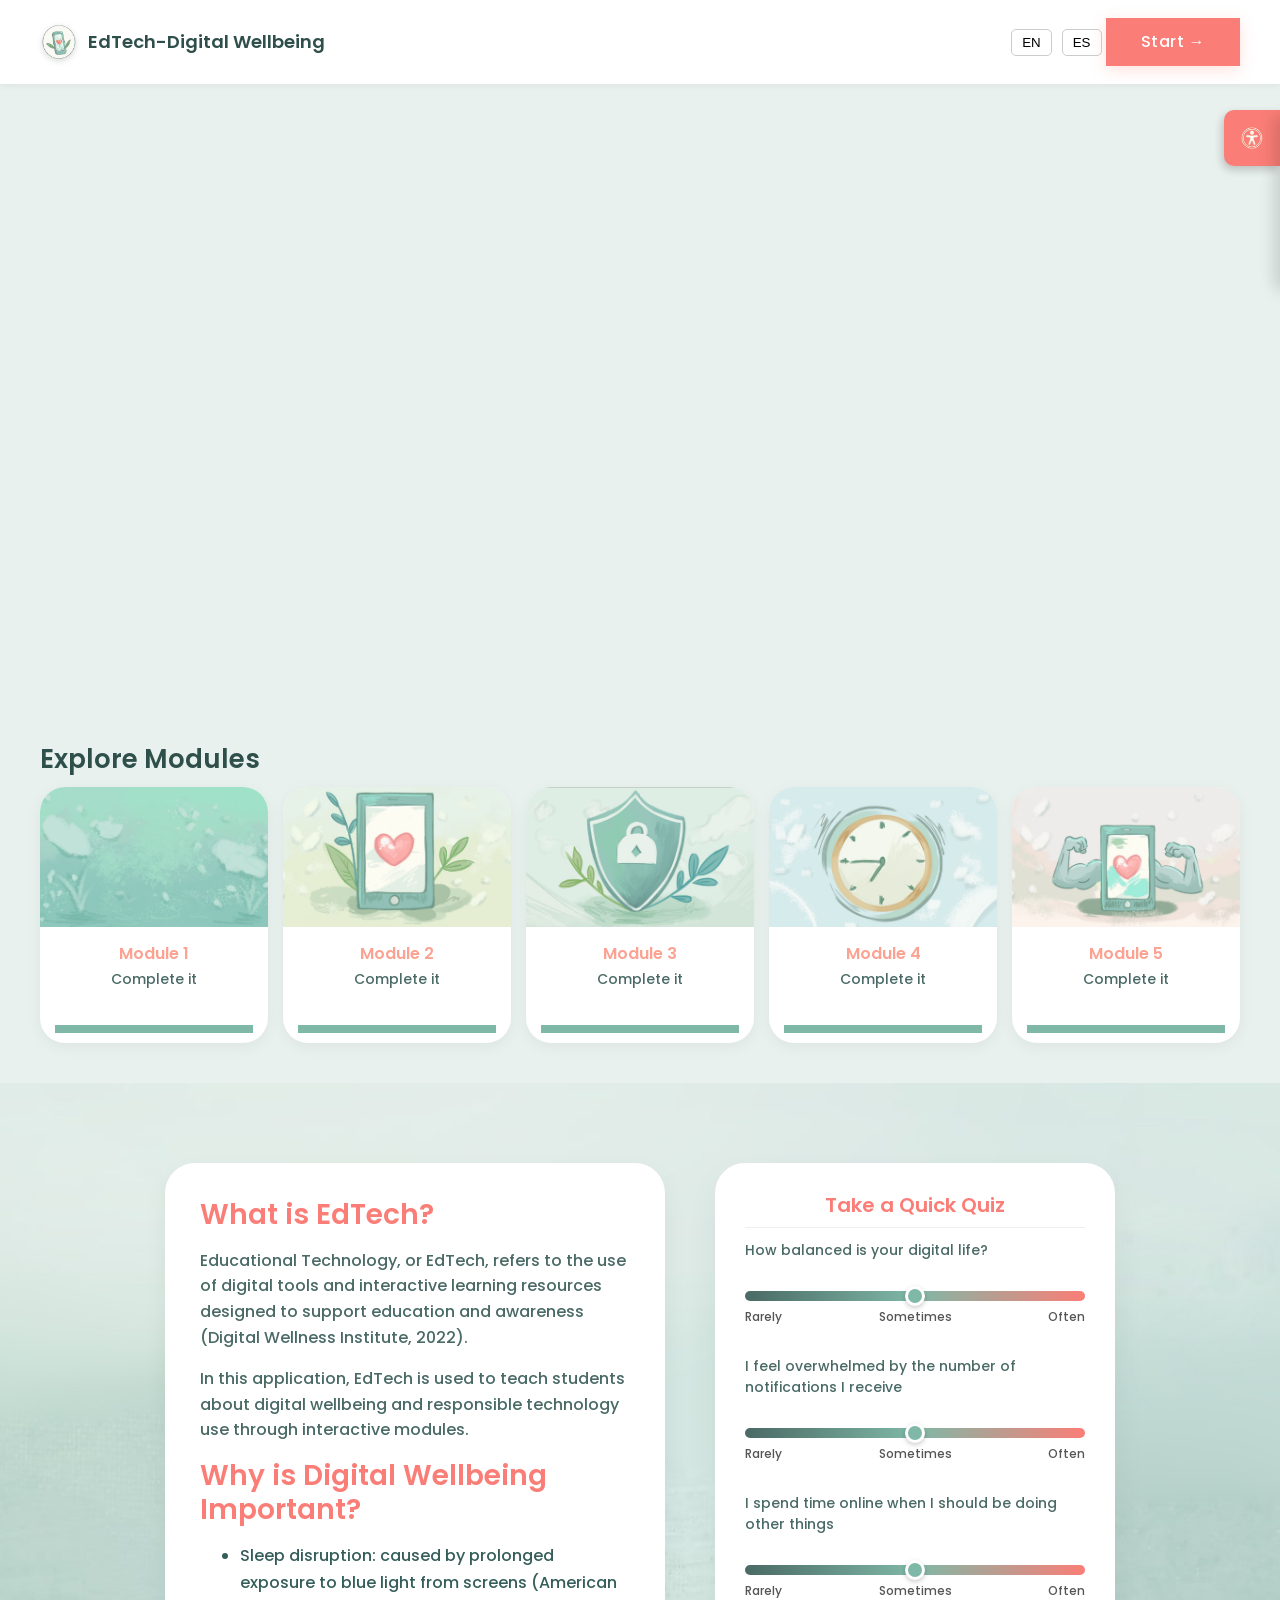
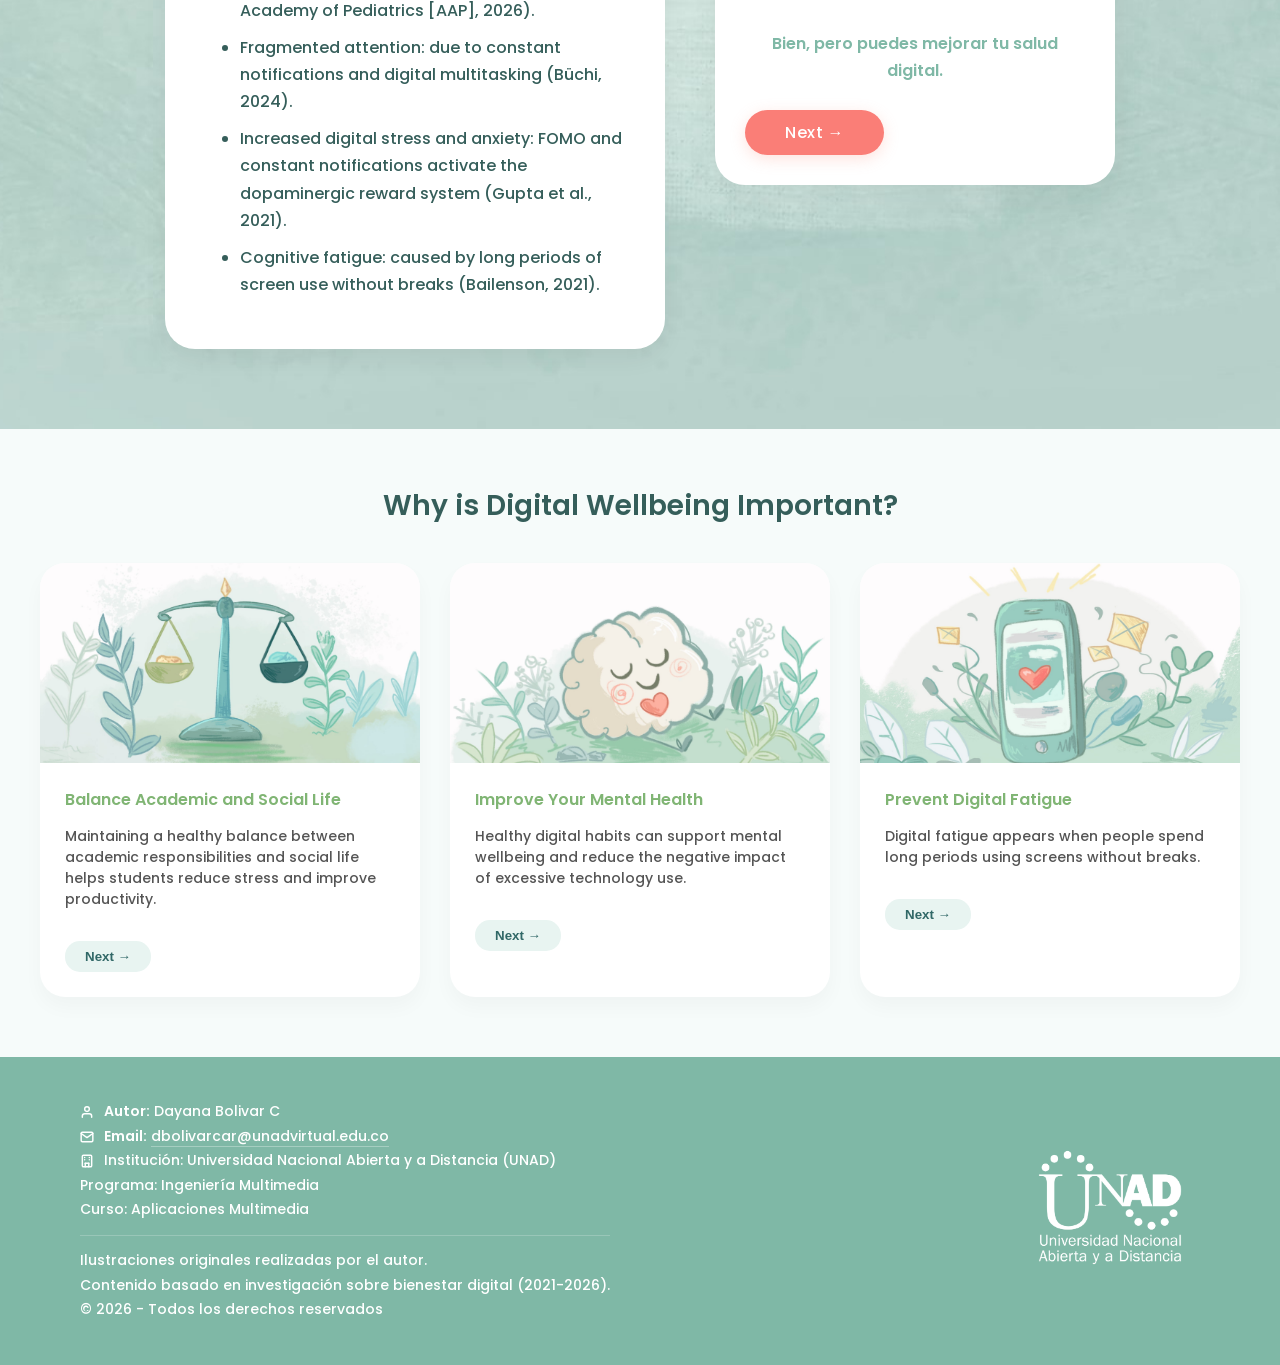
==== index.html @ e3e9e1ba "Prueba 2 en pagina principal" ====
<!DOCTYPE html>
<html lang="es">
<head>
  <meta charset="UTF-8">
  <title>EdTech-Digital Wellbeing App</title>
  <link rel="stylesheet" href="styles.css">
  <link rel="stylesheet" href="css/global.css">
</head>

<body>

  <header class="navbar">
    <a href="index.html" class="logo">
      <img src="Archives/icons/icono-principal.png" class="logo-icon">
      <h2 class="logo-text">EdTech-Digital Wellbeing</h2>
    </a>

    <nav class="nav-actions">
      <button class="lang">EN</button>
      <button class="lang">ES</button>
      <a href="modules/module1.html" class="btn-primary"
         data-en="Start →"
         data-es="Comenzar →">
        Start →
      </a>
    </nav>
  </header>

  <section class="hero">
    <div class="hero-text">
      <h1 data-en="EdTech-Digital Wellbeing"
          data-es="EdTech-Bienestar Digital">
        EdTech-Digital Wellbeing
      </h1>
      <p data-en="Learn about digital balance, healthy online habits, cybersecurity awareness, and effective time management supported by scientific evidence."
         data-es="Aprende sobre equilibrio digital, hábitos saludables en línea, ciberseguridad y gestión del tiempo respaldados por evidencia científica.">
        Learn about digital balance, healthy online habits, cybersecurity awareness, and effective time management supported by scientific evidence.
      </p>
      <a href="modules/module1.html" class="btn-primary"
         data-en="Start →"
         data-es="Comenzar →">
        Start →
      </a>
    </div>
  </section>

  <section class="modules">
    <h2 data-en="Explore Modules" data-es="Explorar Módulos">
      Explore Modules
    </h2>

    <div class="module-grid">
      <a href="modules/module1.html" class="module-card" data-module="1">
        <img src="Archives/illustrations/fondo-4.jpg" class="module-img">
        <div class="module-card-content">
          <span class="module-title" data-en="Module 1" data-es="Módulo 1">Module 1</span>
          <span class="module-progress-text" data-en="Complete it" data-es="Complétame">Complete it</span>
        </div>
        <div class="progress-bar">
          <div class="progress-fill"></div>
        </div>
      </a>

      <a href="modules/module2.html" class="module-card" data-module="2">
        <img src="Archives/illustrations/grafico-celular-2.jpg" class="module-img">
        <div class="module-card-content">
          <span class="module-title" data-en="Module 2" data-es="Módulo 2">Module 2</span>
          <span class="module-progress-text" data-en="Complete it" data-es="Complétame">Complete it</span>
        </div>
        <div class="progress-bar">
          <div class="progress-fill"></div>
        </div>
      </a>

      <a href="modules/module3.html" class="module-card" data-module="3">
        <img src="Archives/illustrations/grafico-seguridad.jpg" class="module-img">
        <div class="module-card-content">
          <span class="module-title" data-en="Module 3" data-es="Módulo 3">Module 3</span>
          <span class="module-progress-text" data-en="Complete it" data-es="Complétame">Complete it</span>
        </div>
        <div class="progress-bar">
          <div class="progress-fill"></div>
        </div>
      </a>

      <a href="modules/module4.html" class="module-card" data-module="4">
        <img src="Archives/illustrations/grafico-reloj.jpg" class="module-img">
        <div class="module-card-content">
          <span class="module-title" data-en="Module 4" data-es="Módulo 4">Module 4</span>
          <span class="module-progress-text" data-en="Complete it" data-es="Complétame">Complete it</span>
        </div>
        <div class="progress-bar">
          <div class="progress-fill"></div>
        </div>
      </a>

      <a href="modules/module5.html" class="module-card" data-module="5">
        <img src="Archives/illustrations/grafico-celular-3.jpg" class="module-img">
        <div class="module-card-content">
          <span class="module-title" data-en="Module 5" data-es="Módulo 5">Module 5</span>
          <span class="module-progress-text" data-en="Complete it" data-es="Complétame">Complete it</span>
        </div>
        <div class="progress-bar">
          <div class="progress-fill"></div>
        </div>
      </a>
    </div>
  </section>

  <div class="info-background">
    <section class="content">
      <div class="info-box-white">
        <div class="content-text">
          <h3 data-en="What is EdTech?" data-es="¿Qué es EdTech?">
            What is EdTech?
          </h3>
          <p data-en="Educational Technology, or EdTech, refers to the use of digital tools and interactive learning resources designed to support education and awareness (Digital Wellness Institute, 2022)."
             data-es="La Tecnología Educativa, conocida como EdTech, se refiere al uso de herramientas digitales y recursos interactivos diseñados para apoyar la educación y la concienciación (Digital Wellness Institute, 2022).">
            Educational Technology, or EdTech, refers to the use of digital tools and interactive learning resources designed to support education and awareness (Digital Wellness Institute, 2022).
          </p>
          <p data-en="In this application, EdTech is used to teach students about digital wellbeing and responsible technology use through interactive modules."
             data-es="En esta aplicación, EdTech se utiliza para enseñar a los estudiantes sobre bienestar digital y el uso responsable de la tecnología mediante módulos interactivos.">
            In this application, EdTech is used to teach students about digital wellbeing and responsible technology use through interactive modules.
          </p>

          <h3 data-en="Why is Digital Wellbeing Important?" data-es="¿Por qué el bienestar digital es importante?">
            Why is Digital Wellbeing Important?
          </h3>

          <ul>
            <li data-en="Sleep disruption: caused by prolonged exposure to blue light from screens (American Academy of Pediatrics [AAP], 2026)."
                data-es="Alteraciones del sueño: causadas por la exposición prolongada a la luz azul de las pantallas (American Academy of Pediatrics [AAP], 2026).">
              Sleep disruption: caused by prolonged exposure to blue light from screens (American Academy of Pediatrics [AAP], 2026).
            </li>
            <li data-en="Fragmented attention: due to constant notifications and digital multitasking (Büchi, 2024)."
                data-es="Atención fragmentada: debido a las notificaciones constantes y la multitarea digital (Büchi, 2024).">
              Fragmented attention: due to constant notifications and digital multitasking (Büchi, 2024).
            </li>
            <li data-en="Increased digital stress and anxiety: FOMO and constant notifications activate the dopaminergic reward system (Gupta et al., 2021)."
                data-es="Aumento del estrés y la ansiedad digital: el FOMO y las notificaciones constantes activan el sistema de recompensa dopaminérgico (Gupta et al., 2021).">
              Increased digital stress and anxiety: FOMO and constant notifications activate the dopaminergic reward system (Gupta et al., 2021).
            </li>
            <li data-en="Cognitive fatigue: caused by long periods of screen use without breaks (Bailenson, 2021)."
                data-es="Fatiga cognitiva: causada por largos periodos frente a pantallas sin descansos (Bailenson, 2021).">
              Cognitive fatigue: caused by long periods of screen use without breaks (Bailenson, 2021).
            </li>
          </ul>
        </div>
      </div>
    </section>

    <section class="quiz">
      <h3 data-en="Take a Quick Quiz" data-es="Realiza una prueba rápida">Take a Quick Quiz</h3>

      <div class="quiz-item">
        <label data-en="How balanced is your digital life?" data-es="¿Qué tan equilibrada es tu vida digital?">How balanced is your digital life?</label>
        <input type="range" min="0" max="2" value="1" class="quiz-slider">
        <div class="slider-labels">
          <span data-en="Rarely" data-es="Rara vez">Rarely</span>
          <span data-en="Sometimes" data-es="A veces">Sometimes</span>
          <span data-en="Often" data-es="A menudo">Often</span>
        </div>
      </div>

      <div class="quiz-item">
        <label data-en="I feel overwhelmed by the number of notifications I receive" data-es="Me siento abrumado por la cantidad de notificaciones que recibo">I feel overwhelmed by the number of notifications I receive</label>
        <input type="range" min="0" max="2" value="1" class="quiz-slider">
        <div class="slider-labels">
          <span data-en="Rarely" data-es="Rara vez">Rarely</span>
          <span data-en="Sometimes" data-es="A veces">Sometimes</span>
          <span data-en="Often" data-es="A menudo">Often</span>
        </div>
      </div>

      <div class="quiz-item">
        <label data-en="I spend time online when I should be doing other things" data-es="Paso tiempo en línea cuando debería estar haciendo otras cosas">I spend time online when I should be doing other things</label>
        <input type="range" min="0" max="2" value="1" class="quiz-slider">
        <div class="slider-labels">
          <span data-en="Rarely" data-es="Rara vez">Rarely</span>
          <span data-en="Sometimes" data-es="A veces">Sometimes</span>
          <span data-en="Often" data-es="A menudo">Often</span>
        </div>
      </div>

      <p id="quiz-result" class="quiz-feedback"></p>
      <button class="btn-primary" id="btn-next-quiz" 
              data-en="Next →" 
              data-es="Siguiente →">
        Next →
      </button>
    </section>
  </div> 

  <section class="informacion">
    <h3 class="informacion-title" 
        data-en="Why is Digital Wellbeing Important?" 
        data-es="¿Por qué el bienestar digital es importante?">
      Why is Digital Wellbeing Important?
    </h3>

    <div class="info-grid">
      <a href="Infopag/info1.html" class="info-card">
        <img src="Archives/illustrations/grafico-balanza.jpg" alt="Balance" class="info-img">
        <div class="info-content">
          <h4 data-en="Balance Academic and Social Life" data-es="Equilibrar lo académico y lo social">
            Balance Academic and Social Life
          </h4>
          <p data-en="Maintaining a healthy balance between academic responsibilities and social life helps students reduce stress, improve productivity, and build stronger personal relationships." 
             data-es="Mantener un equilibrio saludable entre las responsabilidades académicas y la vida social ayuda a los estudiantes a reducir el estrés, mejorar su productividad y fortalecer sus relaciones personales.">
            Maintaining a healthy balance between academic responsibilities and social life helps students reduce stress and improve productivity.
          </p>
          <button class="btn-card" data-en="Next →" data-es="Siguiente →">
            Next →
          </button>
        </div>
      </a>

      <a href="Infopag/info2.html" class="info-card">
        <img src="Archives/illustrations/grafico-cerebro.jpg" alt="Salud Mental" class="info-img">
        <div class="info-content">
          <h4 data-en="Improve Your Mental Health" data-es="Mejora tu salud mental">
            Improve Your Mental Health
          </h4>
          <p data-en="Healthy digital habits can support mental wellbeing by reducing stress, limiting information overload, and promoting more mindful technology use." 
             data-es="Los hábitos digitales saludables pueden mejorar el bienestar mental al reducir el estrés, limitar la sobrecarga de información y fomentar un uso más consciente de la tecnología.">
            Healthy digital habits can support mental wellbeing and reduce the negative impact of excessive technology use.
          </p>
          <button class="btn-card" data-en="Next →" data-es="Siguiente →">
            Next →
          </button>
        </div>
      </a>

      <a href="Infopag/info3.html" class="info-card">
        <img src="Archives/illustrations/grafico-celular-1.jpg" alt="Fatiga" class="info-img">
        <div class="info-content">
          <h4 data-en="Prevent Digital Fatigue" data-es="Prevenir la fatiga digital">
            Prevent Digital Fatigue
          </h4>
          <p data-en="Digital fatigue appears when people spend long periods using screens without breaks, affecting concentration, vision, and overall wellbeing." 
             data-es="La fatiga digital aparece cuando las personas pasan largos periodos frente a pantallas sin descansos, afectando la concentración, la vista y el bienestar general.">
            Digital fatigue appears when people spend long periods using screens without breaks.
          </p>
          <button class="btn-card" data-en="Next →" data-es="Siguiente →">
            Next →
          </button>
        </div>
      </a>
    </div>
  </section>

  <footer class="main-footer">
    <div class="footer-container">
      <div class="footer-info">
        <p>
          <svg class="footer-svg" viewBox="0 0 24 24" fill="none" stroke="currentColor" stroke-width="2.5" stroke-linecap="round" stroke-linejoin="round"><path d="M20 21v-2a4 4 0 0 0-4-4H8a4 4 0 0 0-4 4v2"></path><circle cx="12" cy="7" r="4"></circle></svg>
          <strong data-en="Author:" data-es="Autor:">Autor:</strong> Dayana Bolivar C
        </p>
        
        <p>
          <svg class="footer-svg" viewBox="0 0 24 24" fill="none" stroke="currentColor" stroke-width="2.5" stroke-linecap="round" stroke-linejoin="round"><path d="M4 4h16c1.1 0 2 .9 2 2v12c0 1.1-.9 2-2 2H4c-1.1 0-2-.9-2-2V6c0-1.1.9-2 2-2z"></path><polyline points="22,6 12,13 2,6"></polyline></svg>
          <strong data-en="Email:" data-es="Email:">Email:</strong> <a href="mailto:dbolivarcar@unadvirtual.edu.co">dbolivarcar@unadvirtual.edu.co</a>
        </p>
        
        <p>
          <svg class="footer-svg" viewBox="0 0 24 24" fill="none" stroke="currentColor" stroke-width="2.5" stroke-linecap="round" stroke-linejoin="round"><rect x="4" y="2" width="16" height="20" rx="2" ry="2"></rect><line x1="9" y1="22" x2="9" y2="16"></line><line x1="15" y1="22" x2="15" y2="16"></line><line x1="9" y1="16" x2="15" y2="16"></line><path d="M8 6h.01"></path><path d="M16 6h.01"></path><path d="M8 10h.01"></path><path d="M16 10h.01"></path></svg>
          <span data-en="Institution: National Open and Distance University (UNAD)" data-es="Institución: Universidad Nacional Abierta y a Distancia (UNAD)">Institución: Universidad Nacional Abierta y a Distancia (UNAD)</span>
        </p>
        
        <p data-en="Program: Multimedia Engineering" data-es="Programa: Ingeniería Multimedia">Programa: Ingeniería Multimedia</p>
        <p data-en="Course: Multimedia Applications" data-es="Curso: Aplicaciones Multimedia">Curso: Aplicaciones Multimedia</p>
        
        <hr class="footer-divider">
        
        <p data-en="Original illustrations created by the author." data-es="Ilustraciones originales realizadas por el autor.">Ilustraciones originales realizadas por el autor.</p>
        <p data-en="Content based on digital wellbeing research (2021–2026)." data-es="Contenido basado en investigación sobre bienestar digital (2021-2026).">Contenido basado en investigación sobre bienestar digital (2021-2026).</p>
        <p data-en="© 2026 - All rights reserved" data-es="© 2026 - Todos los derechos reservados">© 2026 - Todos los derechos reservados</p>
      </div>

      <div class="footer-logo">
        <img src="Archives/icons/Logo-unad.png" alt="Logo UNAD" class="unad-logo">
      </div>
    </div>
  </footer>

  <div id="accessibility-container">
    <div id="accessibility-tab">
      <img src="Archives/icons/accesibilidadIcono.png" alt="Accesibilidad" class="acc-tab-icon">
    </div>

    <div id="accessibility-panel">
      <p data-en="Text size" data-es="Tamaño de texto">Text size</p>
      <button class="acc-btn" data-size="normal" data-en="Normal" data-es="Normal">Normal</button>
      <button class="acc-btn" data-size="large" data-en="Large" data-es="Grande">Large</button>
    </div>
  </div>

  <script src="Js/accessibility.js"></script>
  <script src="./main.js"></script>

</body>
</html>
---- styles.css ----
:root {
  --primary: #7FB8A6;
  --secondary: #FA7E77;
  --background: #F6FBFA;
  --card-bg: #FFFFFF;
  --text-main: #4A6A65;
}

/* ===== SISTEMA TIPOGRAFICO ===== */
:root {
  --fs-title: 42px;
  --fs-subtitle: 26px;
  --fs-section: 20px;
  --fs-body: 16px;
  --fs-small: 14px;

  /* MEJORA: Escalado de grosores para mayor robustez y legibilidad */
  --fw-bold: 700;    /* Antes 600 */
  --fw-medium: 600;  /* Antes 500 */
  --fw-regular: 500; /* Antes 400 */

  --lh-tight: 1.2;
  --lh-normal: 1.5;
  --lh-loose: 1.7;
}

body {
  font-family: 'Poppins', sans-serif;
  margin: 0;
  background: #e9f1ef;
  color: #355e5a;
  font-weight: var(--fw-regular); /* Base más gruesa por defecto */
}

/* MEJORA: Se fuerza el grosor semi-bold en párrafos, listas, etiquetas y textos pequeños de tarjetas */
p, li, .quiz-item label, .footer-info p, .info-content p, .slider-labels span {
  font-weight: var(--fw-medium);
}

/* NAVBAR */
.navbar {
  display: flex;
  justify-content: space-between;
  align-items: center;
  padding: 18px 40px;
  background: white;
  box-shadow: 0 2px 6px rgba(0,0,0,0.05);
}

.logo {
  display: flex;
  align-items: center;
  gap: 10px;
  font-weight: var(--fw-bold);
  text-decoration: none;
  color: inherit;
}

.logo-icon {
  width: 38px;
  height: 38px;
  object-fit: contain;
  filter: drop-shadow(0 2px 3px rgba(0,0,0,0.15));
}

.logo-text {
  font-size: 18px;
  margin: 0;
  font-weight: var(--fw-bold);
}

.nav-actions button {
  border: 1px solid #ccc;
  background: white;
  padding: 5px 10px;
  margin-left: 6px;
  border-radius: 5px;
  cursor: pointer;
  font-weight: var(--fw-medium);
}

/* RESET VISUAL PARA EL LOGO COMO LINK */
.logo,
.logo:visited,
.logo:hover,
.logo:active,
.logo:focus {
  text-decoration: none;
  color: inherit;
}

.logo:focus {
  outline: none;
}

/* HERO */
.hero {
  display: flex;
  align-items: center;
  justify-content: flex-start;
  padding: 100px 80px;
  background-image: url("Archives/illustrations/fondo-principal.png");
  background-size: cover;
  background-position: center;
  background-repeat: no-repeat;
  min-height: 420px;
}

.hero-text {
  max-width: 520px;
  background: rgba(255,255,255,0.0);
}

.hero-text h1 {
  font-size: var(--fs-title);
  font-weight: var(--fw-bold);
  margin-bottom: 16px;
  color: #FA7E77; /* CAMBIO: Título principal EdTech-Digital Wellbeing ahora en Coral */
}

.hero-text p {
  font-size: var(--fs-section);
  line-height: var(--lh-normal);
}

/* MODULES */
.modules {
  padding: 40px;
}

.module-grid {
  display: grid;
  grid-template-columns: repeat(5, 1fr);
  gap: 15px; 
  align-items: stretch;
}

.progress-bar {
  height: 8px;
  background: #E8F4F1;
  border-radius: 10px;
  margin: 15px 15px 10px 15px; 
}

.progress-fill {
  height: 100%;
  background: var(--primary);
  transition: width 0.4s ease;
}

/* CONTENT */
.content {
  flex: 1;
  max-width: 500px;
  padding: 0;
  margin: 0; /* CORRECCIÓN: Eliminados margin-left y margin-top para perfecta alineación y fluidez */
}

/* QUIZ */
.quiz {
  flex: 0 0 400px;
  background: white;
  padding: 30px;
  border-radius: 30px;
  box-shadow: 0 15px 35px rgba(0,0,0,0.05);
  box-sizing: border-box;
}

.quiz h3 {
  font-size: var(--fs-section);
  font-weight: var(--fw-bold);
  text-align: center;
  color: #FA7E77; /* CAMBIO: Título "Take a Quick Quiz" ahora en Coral */
  border-bottom: 1px solid #eee;
  padding-bottom: 10px;
}

.quiz-item {
  margin-bottom: 30px;
}

.quiz-item label {
  display: block;
  margin-bottom: 15px;
  font-size: 14px;
  color: #4A6A65; 
}

/* Estilo de la barra (Slider) */
.quiz-slider {
  -webkit-appearance: none;
  appearance: none;
  width: 100%;
  height: 10px;
  border-radius: 5px;
  background: linear-gradient(to right, #4A6A65, #7FB8A6, #FA7E77);
  outline: none;
  margin: 15px 0 5px 0;
}

.quiz-slider::-webkit-slider-thumb {
  -webkit-appearance: none;
  appearance: none;
  width: 20px;
  height: 20px;
  border-radius: 50%;
  background: var(--thumb-color, #7FB8A6);
  border: 3px solid white;
  cursor: pointer;
  box-shadow: 0 2px 5px rgba(0,0,0,0.2);
  transition: background 0.2s ease;
}

.slider-labels {
  display: flex;
  justify-content: space-between;
  margin-bottom: 20px;
}

.slider-labels span {
  font-size: 12px;
  color: #555; 
  font-family: 'Poppins', sans-serif;
}

.quiz-feedback {
  font-weight: var(--fw-bold);
  text-align: center;
  margin: 20px 0;
  min-height: 60px;
}

.quiz-slider[value="0"]::-webkit-slider-thumb { background: #4A6A65 !important; }
.quiz-slider[value="1"]::-webkit-slider-thumb { background: #7FB8A6 !important; }
.quiz-slider[value="2"]::-webkit-slider-thumb { background: #FA7E77 !important; }

/* BENEFITS */
.benefit-grid {
  display: grid;
  grid-template-columns: repeat(3, 1fr);
  gap: 20px;
}

.benefit-card {
  background: white;
  padding: 20px;
  border-radius: 16px;
}

.module-card {
  background: #ffffff;
  border-radius: 25px; 
  text-decoration: none;
  color: #4A6A65;
  overflow: hidden;
  display: flex;
  flex-direction: column;
  box-shadow: 0 4px 15px rgba(0,0,0,0.05);
  transition: transform 0.3s ease, box-shadow 0.3s ease;
  padding: 0; 
}

.module-card:hover {
  transform: translateY(-8px);
  box-shadow: 0 10px 20px rgba(0,0,0,0.08);
}

.module-img {
  width: 100%;       
  height: 140px;     
  object-fit: cover; 
  display: block;
  margin: 0;
  border-bottom: none;
}

.module-card-content {
  padding: 15px 10px 20px 10px;
  text-align: center;
  font-weight: var(--fw-medium);
  font-size: var(--fs-small);
  line-height: var(--lh-normal);
}

.dark {
  --background: #1E2A28;
  --card-bg: #2E3A38;
  --text-main: #E4F1EE;
}

section {
  animation: fadeIn 0.8s ease-in;
}

@keyframes fadeIn {
  from {opacity:0; transform: translateY(10px);}
  to {opacity:1; transform: translateY(0);}
}

/* ==== MODULE PAGES ==== */
.module-hero {
  padding: 60px 40px;
  text-align: center;
}

.progress-section {
  padding: 20px 40px;
}

.subsection {
  padding: 60px 40px;
}

.sub-content {
  display: flex;
  gap: 40px;
}

.text-area {
  flex: 1;
}

.media-area {
  flex: 1;
}

.image-placeholder {
  background: var(--card-bg);
  height: 200px;
  border-radius: 20px;
  display: flex;
  align-items: center;
  justify-content: center;
}

.interactive-box {
  margin-top: 20px;
}

.module-navigation {
  display: flex;
  justify-content: space-between;
  padding: 40px;
}

/* SECTION WITH BACKGROUND IMAGE */
.info-background { 
  display: flex;
  justify-content: center; 
  align-items: flex-start; /* Mantiene ambos elementos perfectamente alineados por arriba */
  background-image: url("Archives/illustrations/fondo-2.jpg");
  background-size: cover;
  background-position: center top;
  background-repeat: no-repeat;
  padding: 80px 5%; 
  gap: 50px; 
  min-height: 500px; 
}

/* Seccion informacion abajo */
.informacion {
  padding: 60px 40px;
  background: #F6FBFA; 
  text-align: center;
  width: 100%;
  box-sizing: border-box;
}

.informacion-title {
  font-size: 28px;
  color: #355E5A; 
  margin-bottom: 40px;
  font-weight: var(--fw-bold);
}

.info-grid {
  display: grid;
  grid-template-columns: repeat(3, 1fr); 
  gap: 30px;
  max-width: 1200px;
  margin: 0 auto;
}

.info-card {
  background: white;
  border-radius: 25px;
  text-decoration: none;
  color: inherit;
  overflow: hidden;
  display: flex;
  flex-direction: column;
  box-shadow: 0 10px 20px rgba(0,0,0,0.03);
  transition: transform 0.3s ease;
}

.info-card:hover {
  transform: translateY(-10px); 
}

.info-img {
  width: 100%;
  height: 200px;
  object-fit: cover;
}

.info-content {
  padding: 25px;
  text-align: left;
}

.info-content h4 {
  margin: 0 0 10px 0;
  color: #80B574; 
  font-weight: var(--fw-bold);
}

.info-content p {
  font-size: 14px;
  color: #555; 
  line-height: 1.5;
}

.btn-card {
  margin-top: 15px;
  background: #E8F4F1;
  border: none;
  padding: 8px 20px;
  border-radius: 15px;
  color: #316867;
  font-weight: var(--fw-bold);
  cursor: pointer;
  transition: background 0.2s ease, color 0.2s ease;
}

.btn-card:hover {
  background: #316867;
  color: white;
}

/* Footer */
.main-footer {
  background-color: #446A66; 
  color: white;
  padding: 40px 80px;
  margin-top: 0; 
}

.footer-container {
  max-width: 1200px;
  margin: 0 auto;
  display: flex;
  justify-content: space-between;
  align-items: center;
}

.footer-info {
  max-width: 600px;
}

.footer-info p, .footer-info strong, .footer-info span {
  margin: 5px 0;
  font-size: 14px;
  line-height: 1.4;
  color: #FFFFFF !important;
}

.footer-info strong {
  font-weight: var(--fw-bold);
}

.footer-info a {
  color: #FFFFFF !important;
  text-decoration: none;
  border-bottom: 1px solid rgba(255,255,255,0.4);
  font-weight: var(--fw-medium);
}

.footer-svg {
  width: 14px;
  height: 14px;
  vertical-align: middle;
  margin-right: 6px;
  display: inline-block;
  color: #FFFFFF;
}

.footer-divider {
  border: 0;
  border-top: 1px solid rgba(255,255,255,0.2);
  margin: 15px 0;
}

.unad-logo {
  max-width: 180px; 
  height: auto;
  filter: brightness(0) invert(1); 
}

.info-box-white {
  background: white;
  padding: 35px;
  border-radius: 30px;
  box-shadow: 0 10px 25px rgba(0,0,0,0.05);
}

.info-box-white h3 {
  font-size: 28px;
  margin-bottom: 15px;
  color: #FA7E77; 
  font-weight: var(--fw-bold);
}

.info-box-white p {
  font-size: 16px;
  line-height: 1.6;
}

/* HERO ANIMACIONES */
.hero {
  opacity:0;
  transform: translateY(120px);
  transition: all 1s ease;
}

.hero.visible {
  opacity:1;
  transform: translateY(0);
}

.hero-text h1,
.hero-text p,
.hero-text .btn-primary {
  opacity:0;
  transform: translateX(-80px);
  transition: all 0.8s ease;
}

.hero-text h1.visible,
.hero-text p.visible,
.hero-text .btn-primary.visible {
  opacity:1;
  transform: translateX(0);
}

.hero-text h1:hover,
.hero-text p:hover {
  transform: translateX(4px) translateY(-1px);
  transition: transform 0.2s ease;
}

/* ===== BOTONES ===== */
.btn-start:hover {
  background:#FA7E77;
  border-color:#FA7E77;
  transform:translateY(-2px);
  box-shadow:0 4px 10px rgba(0,0,0,0.1);
}

.btn-start:active {
  transform:scale(0.96);
}

.btn-primary {
  display: inline-flex;
  align-items: center;
  justify-content: center;
  background-color: #FA7E77; 
  color: #FFFFFF;           
  padding: 12px 35px;
  font-size: 16px;
  text-decoration: none;
  border: none;
  cursor: pointer;
  transition: all 0.3s ease;
  font-family: 'Poppins', sans-serif;
  letter-spacing: 0.5px;
  box-shadow: 0 4px 15px rgba(252, 162, 146, 0.3); 
  outline: none;
  font-weight: var(--fw-medium);
}

.btn-primary:hover {
  background-color: #FA7E77; 
  transform: translateY(-2px);
  box-shadow: 0 6px 20px rgba(252, 162, 146, 0.4);
}

.btn-primary:active {
  transform: scale(0.96);
}

.quiz .btn-primary {
  margin-top: 20px;
  display: block;
  width: fit-content;
  background-color: #FA7E77; 
  border-radius: 25px;
  padding: 10px 40px;
}

/* TITULO DE LOS MODULOS */
.module-title {
  font-size:16px;
  font-weight: var(--fw-bold);
  color: #FCA292; 
  margin-bottom:3px;
  display:block;
}

/* ===== ACCESSIBILITY MENU ===== */
#accessibility-container {
  position: fixed;
  right: 0;
  top: 110px; 
  z-index: 9999;
  display: flex;
  align-items: stretch;
  transform: translateX(256px);
  transition: transform 0.3s ease;
}

#accessibility-container.active {
  transform: translateX(0);
}

#accessibility-tab {
  background: #FA7E77;
  color: white;
  padding: 8px;
  width: 40px;
  height: 40px;
  cursor: pointer;
  display: flex;
  align-items: center;
  justify-content: center;
  border-radius: 10px 0 0 10px;
  box-shadow: -2px 4px 8px rgba(0,0,0,0.2);
  transition: 0.3s;
}

#accessibility-tab:hover {
  background: #f45c55;
  transform: scale(1.05);
}

.acc-tab-icon {
  width: 24px;
  height: 24px;
  object-fit: contain;
}

#accessibility-panel {
  width: 220px;
  background: white;
  padding: 18px;
  box-shadow: -6px 6px 16px rgba(0,0,0,0.15);
  border-radius: 0 0 0 10px;
}

#accessibility-panel p {
  font-weight: var(--fw-bold);
  margin-bottom: 10px;
}

.acc-btn {
  width: 100%;
  margin: 6px 0;
  padding: 8px;
  border: none;
  background: #f1f1f1;
  cursor: pointer;
  border-radius: 6px;
  transition: 0.2s;
  font-weight: var(--fw-medium);
}

.acc-btn:hover {
  background: #355E5A;
  color: white;
}

body.acc-large {
  font-size: 118%;
}

body.acc-large h1, body.acc-large h2, body.acc-large h3, 
body.acc-large p, body.acc-large li, body.acc-large span {
  font-size: 1.18em;
}


/* ===== RESPONSIVE ===== */
@media (max-width:768px) {
  .hero {
    flex-direction: column;
  }

  .module-grid {
    grid-template-columns: repeat(2,1fr);
    gap: 20px;
  }

  .content-text {
    padding:10px;
  }

  .content-text p {
    font-size:15px;
    line-height:1.6;
    margin-bottom:14px;
  }

  .info-box-white {
    padding:20px;
  }

  .quiz {
    padding:20px;
    flex: unset;          
    width: 100%;
    max-width: 100%;
  }

  .quiz-item {
    margin-bottom:20px;
  }

  .info-grid {
    display:flex;
    flex-direction:column;
    gap:20px;
  }

  .info-card {
    width:100%;
    display:flex;
    flex-direction:column;
  }

  .info-img {
    width:100%;
    height:auto;
  }

  .info-content {
    padding:15px;
  }

  .info-content p {
    font-size:14px;
    line-height:1.5;
  }

  .btn-card {
    width:100%;
    text-align:center;
  }

  .module-card {
    flex-direction:column;
  }

  .module-img {
    width:100%;
    height:auto;
  }

  .module-card-content {
    padding:10px;
    text-align:center;
  }

  .info-background {
    flex-direction: column;
    padding: 40px 20px;
    gap: 30px;
  }

  .content {
    max-width: 100%;
  }
}
---- css/global.css ----
/* ===== GLOBAL STYLE ===== */

@import url('https://fonts.googleapis.com/css2?family=Poppins:wght@300;400;500;600&display=swap');

:root {
  --fs-title: 42px;
  --fs-subtitle: 26px;
  --fs-section: 20px;
  --fs-body: 16px;
  --fs-small: 14px;

  --fw-bold: 600;
  --fw-medium: 500;
  --fw-regular: 400;

  --lh-tight: 1.2;
  --lh-normal: 1.5;
  --lh-loose: 1.7;
}

body{
  font-family:'Poppins', sans-serif;
  margin:0;
  background:#e9f1ef;
  color:#355e5a;

  font-size: var(--fs-body);
  line-height: var(--lh-normal);
}

h1, h2, h3 {
  margin-top: 0;
  margin-bottom: 12px;
  font-weight: var(--fw-bold);
  line-height: var(--lh-tight);
  color: #2f4f4a;
}

h1 {
  font-size: var(--fs-title);
}

h2 {
  font-size: var(--fs-subtitle);
}

h3 {
  font-size: var(--fs-section);
}

p {
  font-size: var(--fs-body);
  line-height: var(--lh-loose);
  margin-bottom: 16px;
  color: #4A6A65;
}

li {
  font-size: var(--fs-body);
  line-height: var(--lh-loose);
  margin-bottom: 10px;
}

/* NAVBAR */

.navbar{
display:flex;
justify-content:space-between;
align-items:center;

padding:18px 40px;

background:white;

box-shadow:0 2px 6px rgba(0,0,0,0.05);
}

.logo{
display:flex;
align-items:center;
gap:10px;
font-weight:600;
text-decoration:none;
color:inherit;
}

.logo-icon{
width:38px;
height:38px;
object-fit:contain;
filter: drop-shadow(0 2px 3px rgba(0,0,0,0.15));
}

.logo-text{
font-size:18px;
margin:0;
font-weight:600;
}

.nav-actions button{

border:1px solid #ccc;

background:white;

padding:5px 10px;

margin-left:6px;

border-radius:5px;

cursor:pointer;
}

/* RESET VISUAL PARA EL LOGO COMO LINK */

.logo,
.logo:visited,
.logo:hover,
.logo:active,
.logo:focus {
  text-decoration: none;
  color: inherit;
}

.logo:focus {
  outline: none;
}

/* ===== FOOTER ===== */

/*Footer*/
.main-footer {
  background-color: #7FB8A6; /* Tu color solicitado */
  color: white;
  padding: 40px 80px;
  margin-top: 0; /* Se une perfectamente con la sección de información */
}

.footer-container {
  max-width: 1200px;
  margin: 0 auto;
  display: flex;
  justify-content: space-between;
  align-items: center;
}

.footer-info {
  max-width: 600px;
}

.footer-info p {
  margin: 5px 0;
  font-size: 14px;
  line-height: 1.4;
}

.footer-info a {
  color: white;
  text-decoration: none;
  border-bottom: 1px solid rgba(255,255,255,0.3);
}

.footer-divider {
  border: 0;
  border-top: 1px solid rgba(255,255,255,0.2);
  margin: 15px 0;
}

.unad-logo {
  max-width: 180px; /* Ajusta el tamaño del logo */
  height: auto;
  filter: brightness(0) invert(1); /* Opcional: vuelve el logo blanco si es oscuro */
}

/* Ajuste para móviles */
@media (max-width: 768px) {
  .footer-container {
    flex-direction: column;
    text-align: center;
    gap: 30px;
  }
  
  .footer-info {
    order: 2;
  }
  
  .footer-logo {
    order: 1;
  }
}

/* ===== BACKGROUND IMAGE SYSTEM ===== */

.bg-digital{
position: relative;

background-image: url("../Archives/illustrations/fondo-5.png");
background-size: cover;
background-position: center;
background-repeat: no-repeat;
background-attachment: fixed;

}

/* CAPA PARA BAJAR OPACIDAD DEL FONDO SIN AFECTAR CONTENIDO */

.bg-digital::before{
content: "";
position: absolute;
top: 0;
left: 0;
width: 100%;
height: 100%;

/* Ajusta aquí la intensidad */
background: rgba(255, 255, 255, 0.35);

z-index: 0;
}

/* ASEGURA QUE EL CONTENIDO ESTÉ ENCIMA */

.bg-digital > *{
position: relative;
z-index: 1;
}

/* ===== PAGE LOAD SWEEP ANIMATION ===== */

.page-loader{
position:fixed;
top:0;
left:0;
width:100%;
height:100%;
background:#e9f1ef;
z-index:9999;

transform:translateX(0);

transition:transform 2s ease;
}

@keyframes pageSweep{
0%{
transform:translateX(0);
}
100%{
transform:translateX(100%);
}
}

/* ===== FADE SLIDE ANIMATIONS ===== */

.fade-left{
opacity:0;
transform:translateX(-40px);
transition:all .8s ease;
}

.fade-right{
opacity:0;
transform:translateX(40px);
transition:all .8s ease;
}

.fade-visible{
opacity:1;
transform:translateX(0);
}

/* ===== TEXT HOVER MICRO ANIMATION ===== */

h1:hover,
h2:hover,
h3:hover,
p:hover{

transform:translateX(4px) translateY(-1px);
transition:transform .25s ease;

}

/* ===== CARD HOVER ===== */

.card:hover,
.module-card-horizontal:hover{

transform:translateY(-6px);
transition:all .25s ease;
box-shadow:0 12px 25px rgba(0,0,0,0.08);

}

/* ===== BACK BUTTON ===== */

.back-container{
position:sticky;
top:80px;
z-index:999;
padding:20px 40px;
}

.back-button{
display:inline-block;
text-decoration:none;
background:#FA7E77;
color:white;
padding:10px 18px;
border-radius:8px;
font-size:14px;
transition:0.3s;
}

.back-button:hover{
background:#2b4c49;
transform:translateY(-2px);
}

/* ==========================================================================
   SISTEMA DE CURSORES PERSONALIZADOS
   ========================================================================== */

/* 1. Cursor Normal (Avión de papel) - Se aplica a toda la pantalla */
html, body {
    cursor: url('../Archives/images/aviondepapel1fimagen.png'), default;
}

/* 2. Cursor de Selección (Línea de texto) - Al pasar sobre textos legibles o inputs */
p, h1, h2, h3, h4, h5, h6, span, label, input[type="text"], textarea, li {
    cursor: url('../Archives/images/text1imagen.png'), text;
}

/* 3. Cursor de Acción (Mano que señala) - Al pasar sobre enlaces, botones y elementos interactivos */
a, button, .btn, [role="button"], input[type="submit"], input[type="button"], .quiz-slider, .lang {
    cursor: url('../Archives/images/mano1imagen.png'), pointer;
}
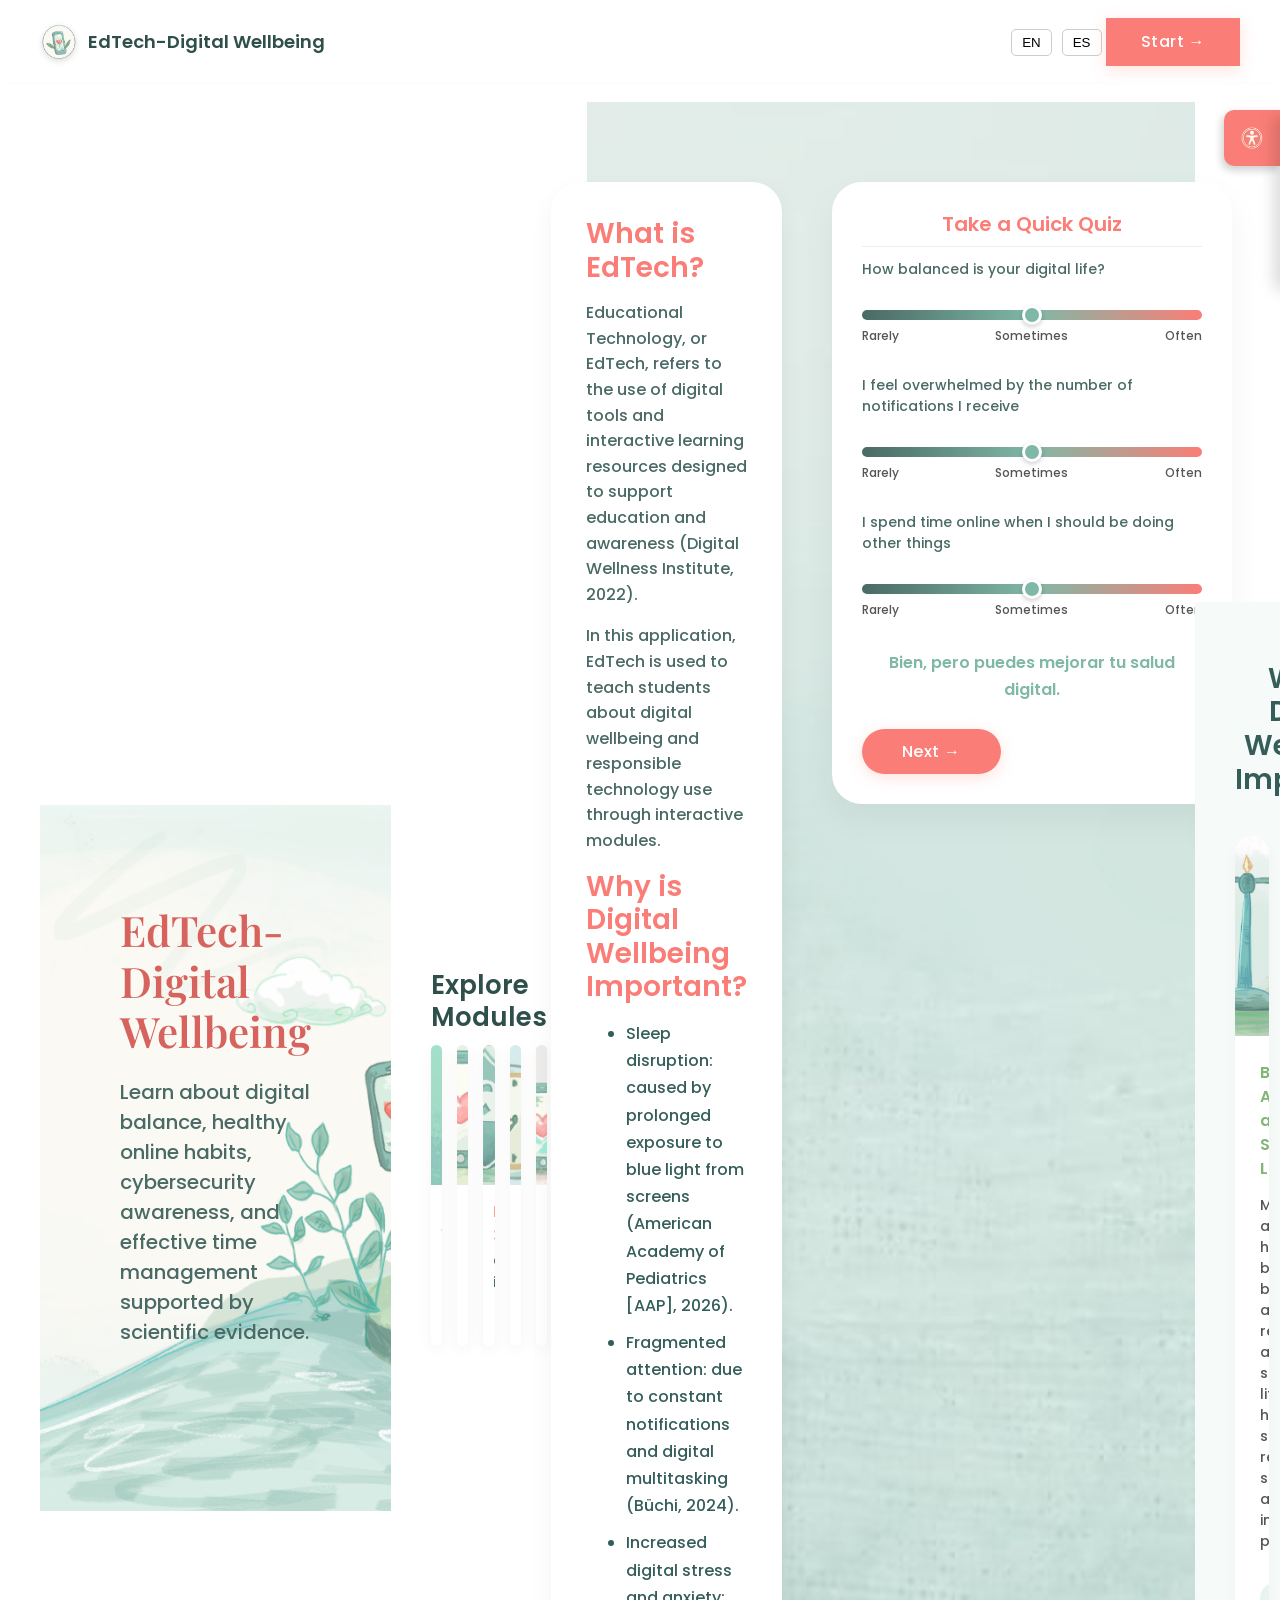
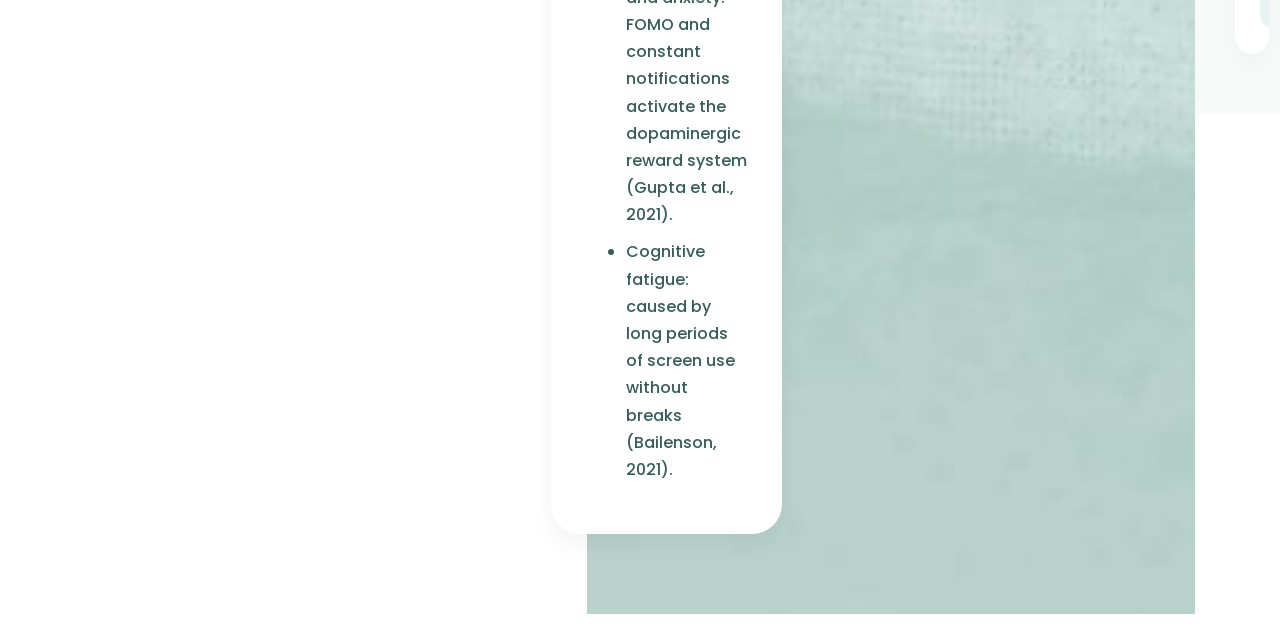
==== commit 6f0025c6: "Prueba de la hojas caidas numero 1 en el index" ====
--- a/index.html
+++ b/index.html
@@ -26,6 +26,10 @@
       </a>
     </nav>
   </header>
+  
+  <div id="leaves-container"></div>
+
+  <header class="navbar">
 
   <section class="hero">
     <div class="hero-text">
--- a/styles.css
+++ b/styles.css
@@ -1,3 +1,4 @@
+@import url('https://fonts.googleapis.com/css2?family=Playfair+Display:wght@700&display=swap');
 
 :root {
   --primary: #7FB8A6;
@@ -113,10 +114,11 @@
 }
 
 .hero-text h1 {
+  font-family: 'Playfair Display', serif; /* CAMBIO: Nueva tipografía premium elegida */
   font-size: var(--fs-title);
   font-weight: var(--fw-bold);
   margin-bottom: 16px;
-  color: #FA7E77; /* CAMBIO: Título principal EdTech-Digital Wellbeing ahora en Coral */
+  color: #d6635d; /* CAMBIO: Título principal EdTech-Digital Wellbeing ahora en Coral */
 }
 
 .hero-text p {
@@ -780,4 +782,42 @@
   .content {
     max-width: 100%;
   }
+}
+/* ==========================================
+   SISTEMA DE HOJAS FLOTANTES (EFECTO BRIZA)
+   ========================================== */
+#leaves-container {
+  position: fixed;
+  top: 0;
+  left: 0;
+  width: 100%;
+  height: 100vh;
+  pointer-events: none; /* El cursor las atraviesa sin interactuar */
+  z-index: 9999;        /* Se mantiene por encima de los fondos */
+  overflow: hidden;
+}
+
+.leaf {
+  position: absolute;
+  top: -40px;
+  pointer-events: none;
+  opacity: 0.65;        /* Semi-transparentes para que sean sutiles */
+  user-select: none;
+  will-change: transform;
+}
+
+/* Animación combinada: caída vertical constante + balanceo de brisa */
+@keyframes fallAndSway {
+  0% {
+    top: -40px;
+    transform: translateX(0) rotate(0deg);
+  }
+  50% {
+    /* El vaivén en medio de la caída */
+    transform: translateX(60px) rotate(90deg);
+  }
+  100% {
+    top: 105vh; /* Termina justo abajo de la pantalla visible */
+    transform: translateX(-20px) rotate(180deg);
+  }
 }
--- a/css/global.css
+++ b/css/global.css
@@ -132,7 +132,7 @@
 
 /*Footer*/
 .main-footer {
-  background-color: #7FB8A6; /* Tu color solicitado */
+  background-color: #446A66; 
   color: white;
   padding: 40px 80px;
   margin-top: 0; /* Se une perfectamente con la sección de información */
@@ -320,20 +320,29 @@
 }
 
 /* ==========================================================================
-   SISTEMA DE CURSORES PERSONALIZADOS
+   SISTEMA DE CURSORES PERSONALIZADOS (ULTRA REFORZADO - ANTI-FILTROS)
    ========================================================================== */
 
-/* 1. Cursor Normal (Avión de papel) - Se aplica a toda la pantalla */
+/* 1. Cursor Normal (Avión de papel) */
 html, body {
-    cursor: url('../Archives/images/aviondepapel1fimagen.png'), default;
-}
-
-/* 2. Cursor de Selección (Línea de texto) - Al pasar sobre textos legibles o inputs */
+    cursor: url('../Archives/images/aviondepapel1fimagen.png'), default !important;
+}
+
+/* 2. Cursor de Selección (Línea de texto) */
 p, h1, h2, h3, h4, h5, h6, span, label, input[type="text"], textarea, li {
     cursor: url('../Archives/images/text1imagen.png'), text;
 }
 
-/* 3. Cursor de Acción (Mano que señala) - Al pasar sobre enlaces, botones y elementos interactivos */
-a, button, .btn, [role="button"], input[type="submit"], input[type="button"], .quiz-slider, .lang {
-    cursor: url('../Archives/images/mano1imagen.png'), pointer;
-}
+/* 3. Cursor de Acción (Mano) - Incluye patrones inteligentes para Cards, Módulos y Accesibilidad */
+a, button, .btn, [role="button"], input[type="submit"], input[type="button"], 
+.quiz-slider, .lang, select, option, details summary, input[type="checkbox"], input[type="radio"],
+[class*="card"], [class*="modulo"], [class*="module"], [class*="accesi"], [id*="accesi"] {
+    cursor: url('../Archives/images/mano1imagen.png'), pointer !important;
+}
+
+/* 4. El Escudo Total: Fuerza a TODOS los elementos hijos (textos, iconos, imágenes) 
+   dentro de botones, tarjetas o menús de accesibilidad a mantener la mano */
+a *, button *, .btn *, [role="button"] *, .quiz-slider *, .lang *,
+[class*="card"] *, [class*="modulo"] *, [class*="module"] *, [class*="accesi"] *, [id*="accesi"] * {
+    cursor: url('../Archives/images/mano1imagen.png'), pointer !important;
+    }
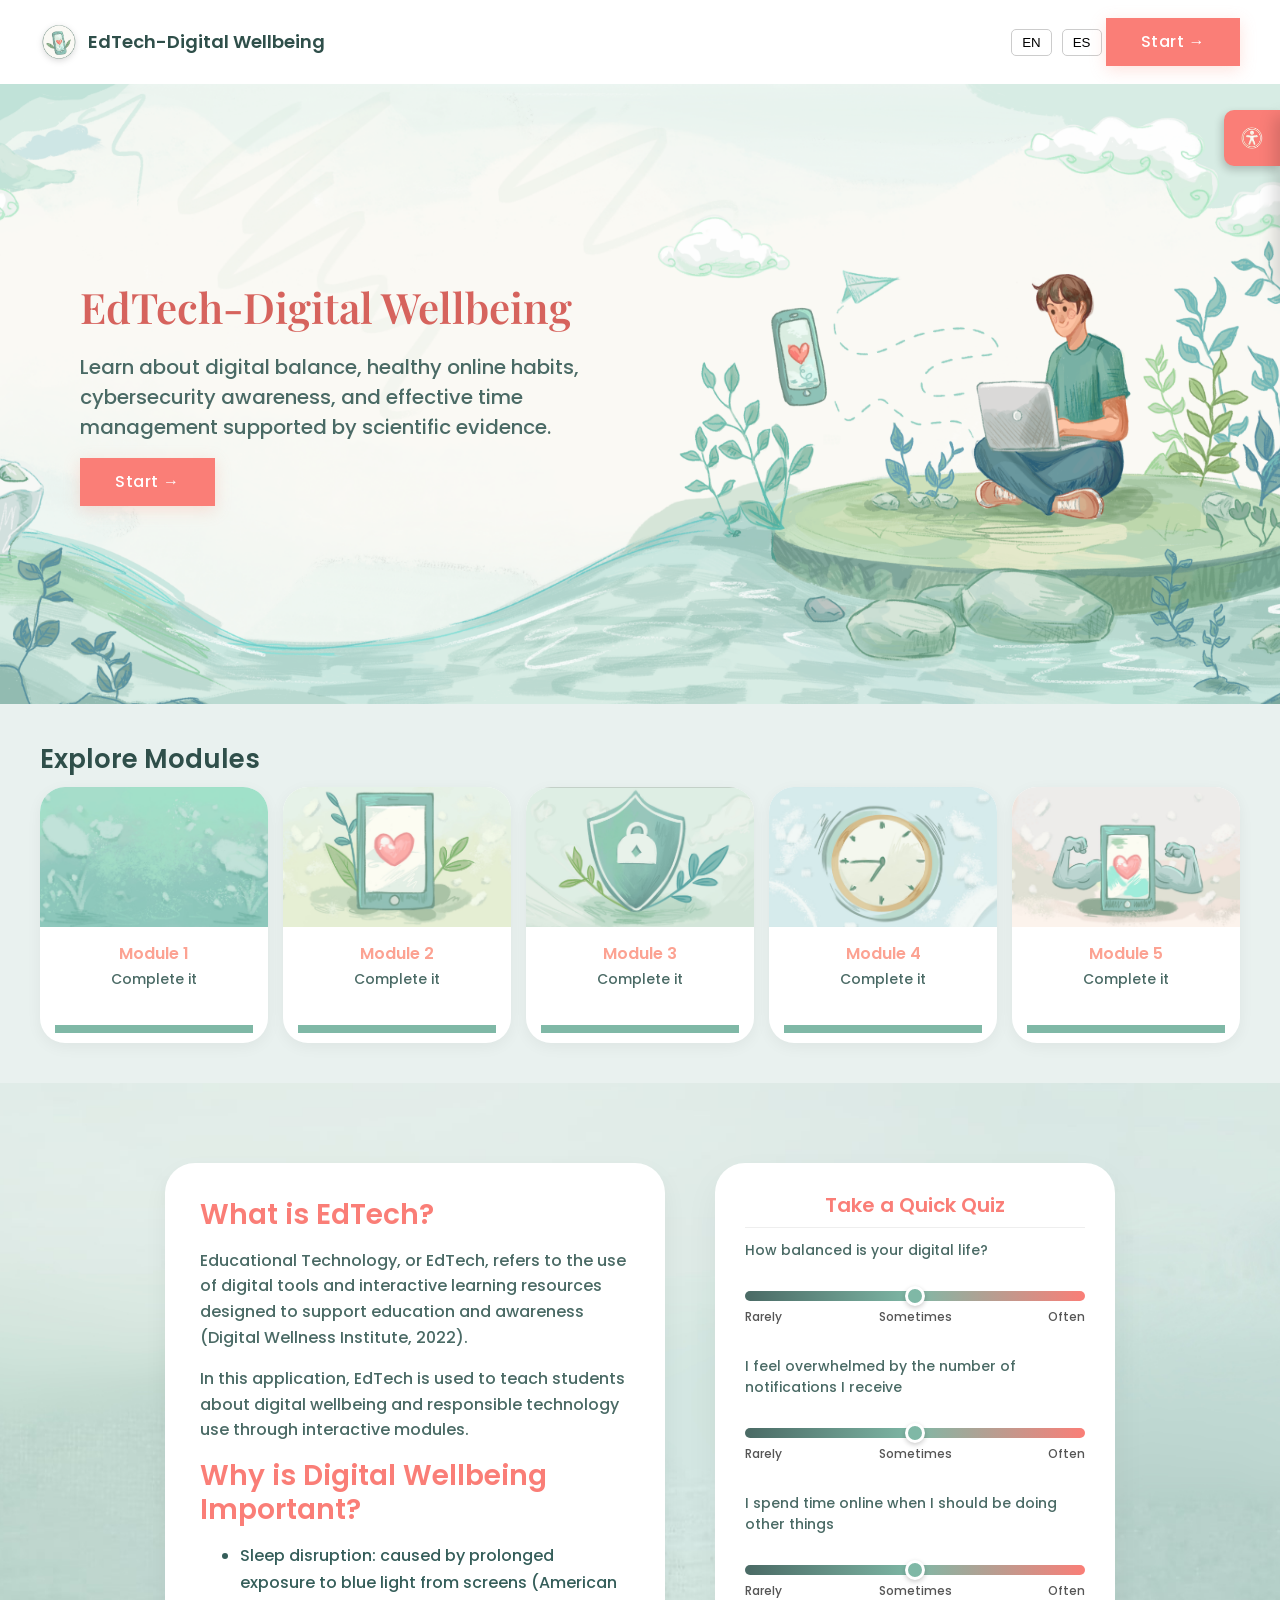
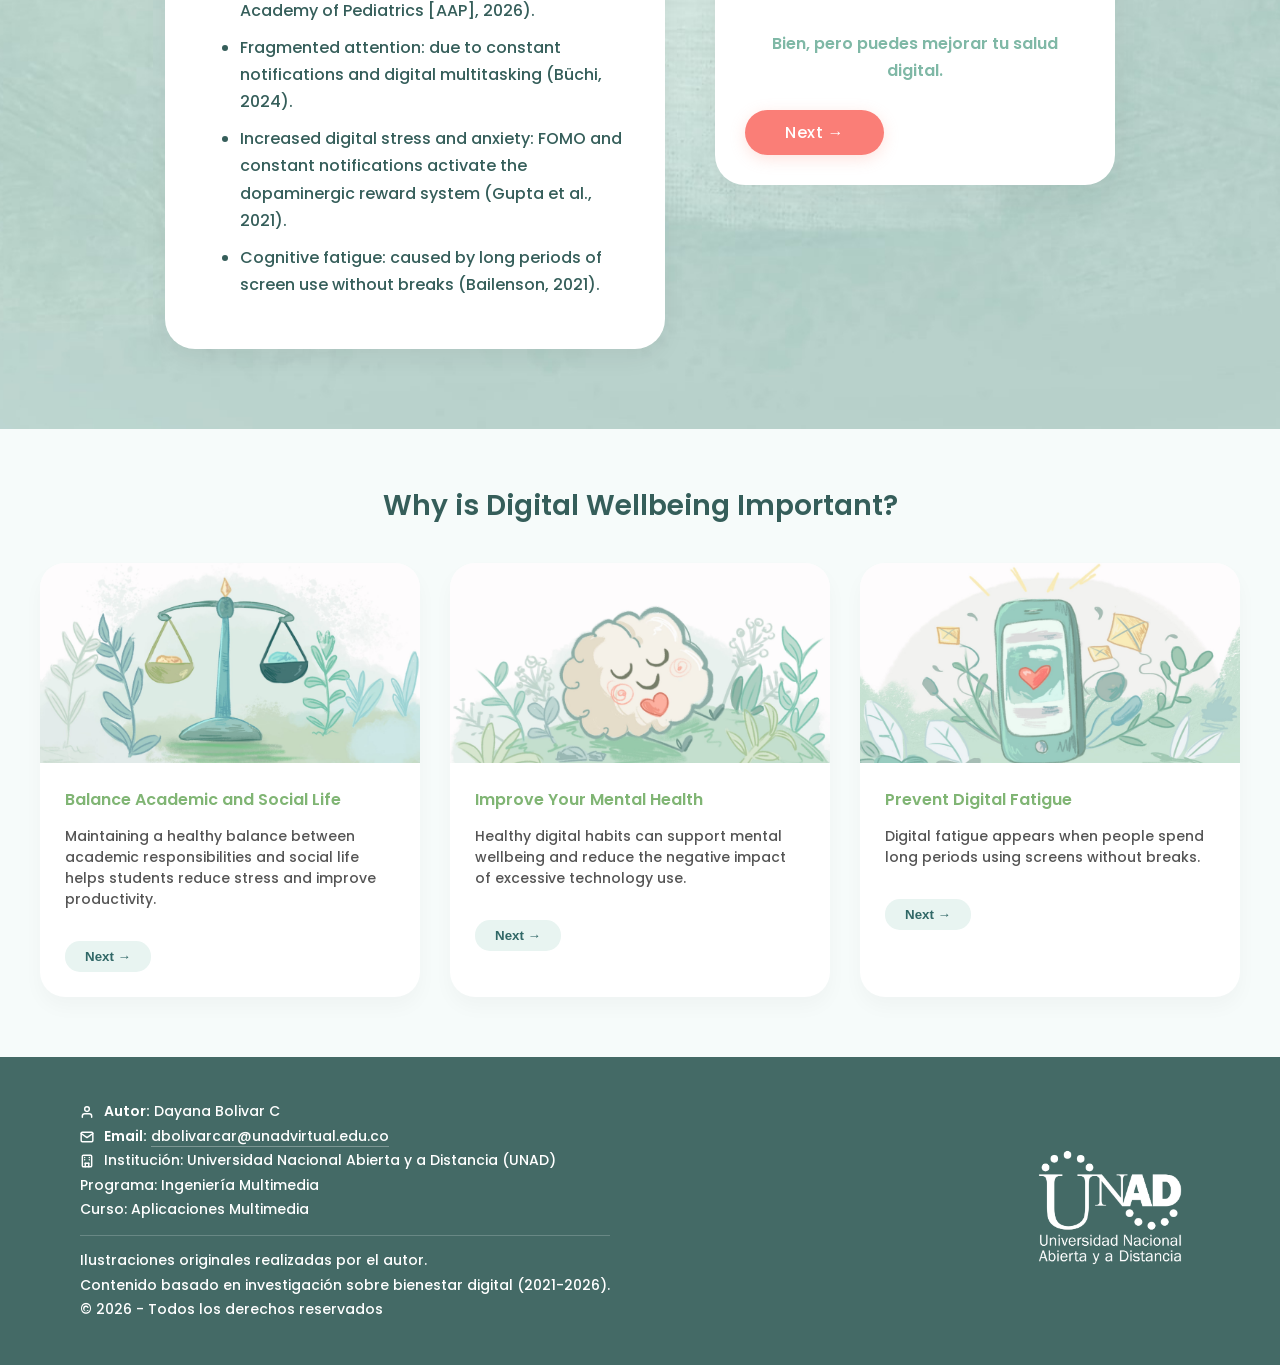
==== commit 6ba59e34: "prueba 2 arreglo de codigo" ====
--- a/index.html
+++ b/index.html
@@ -26,10 +26,7 @@
       </a>
     </nav>
   </header>
-  
-  <div id="leaves-container"></div>
-
-  <header class="navbar">
+
 
   <section class="hero">
     <div class="hero-text">
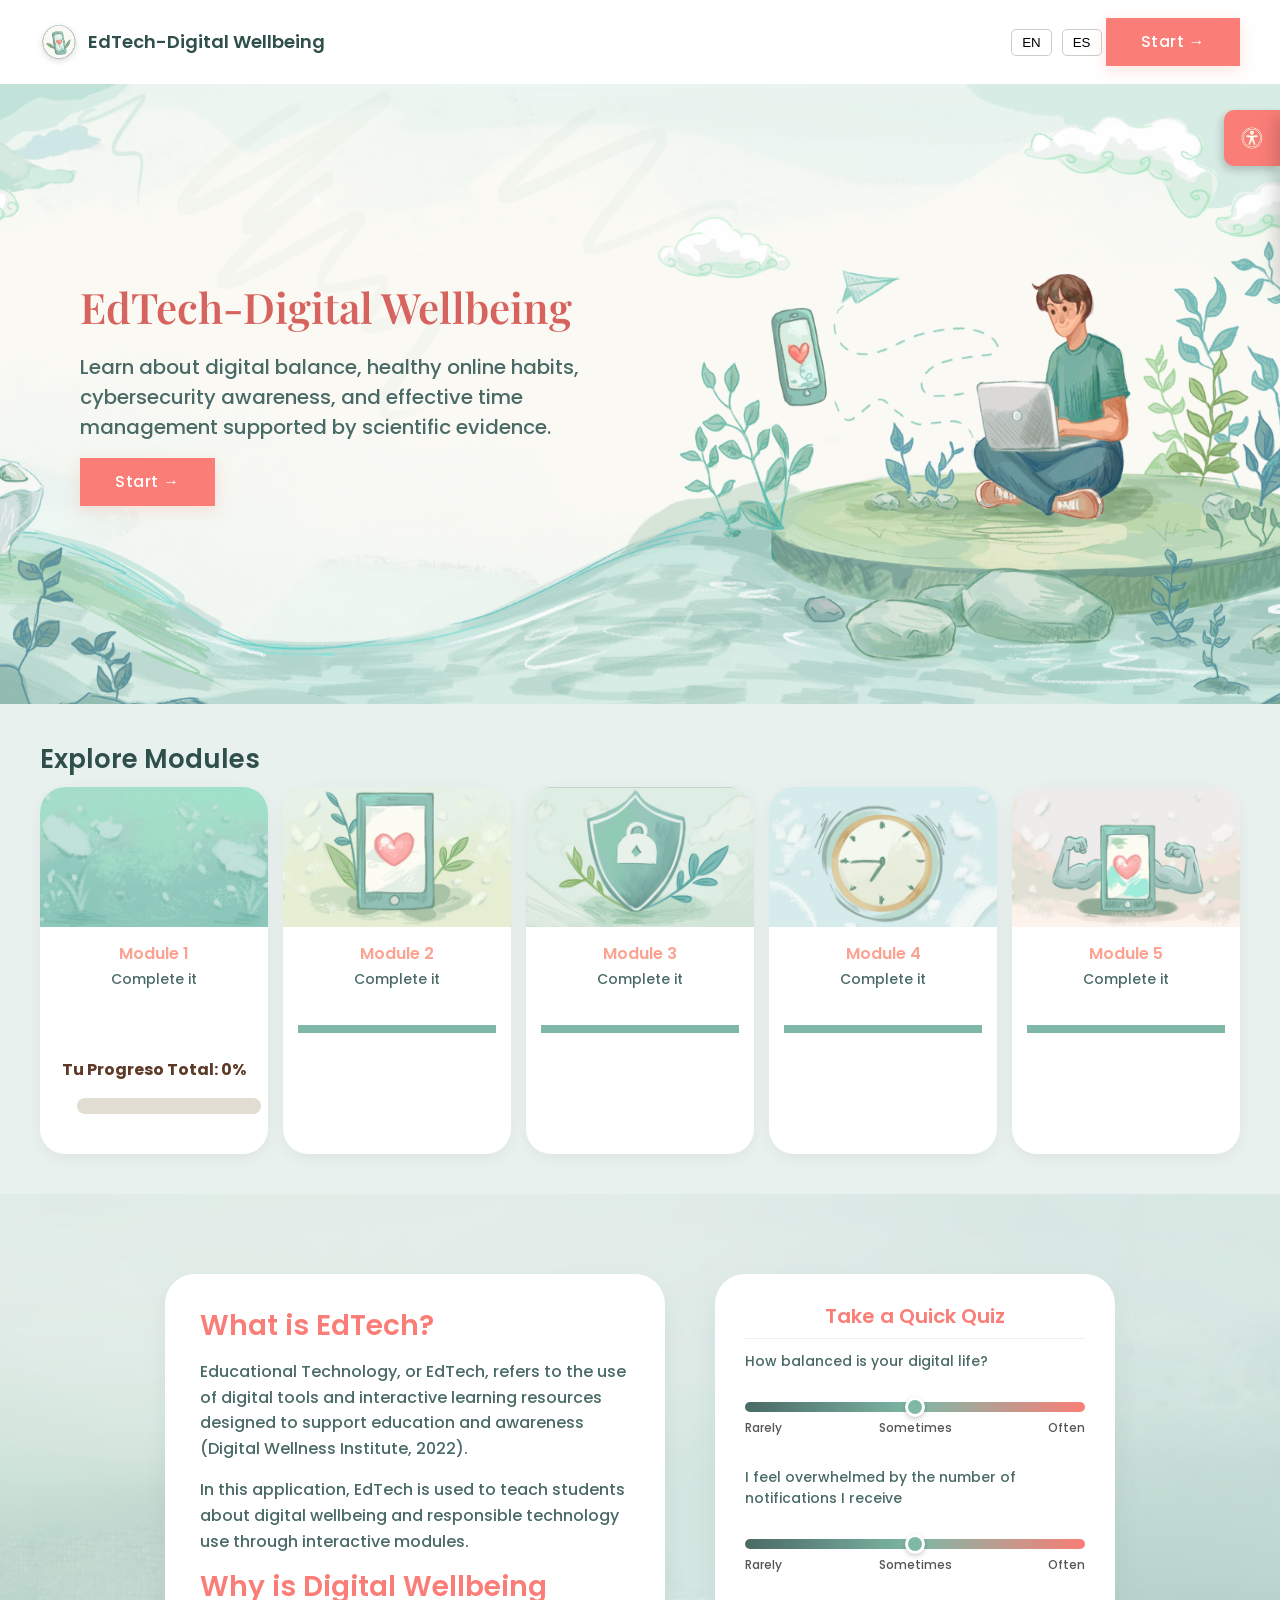
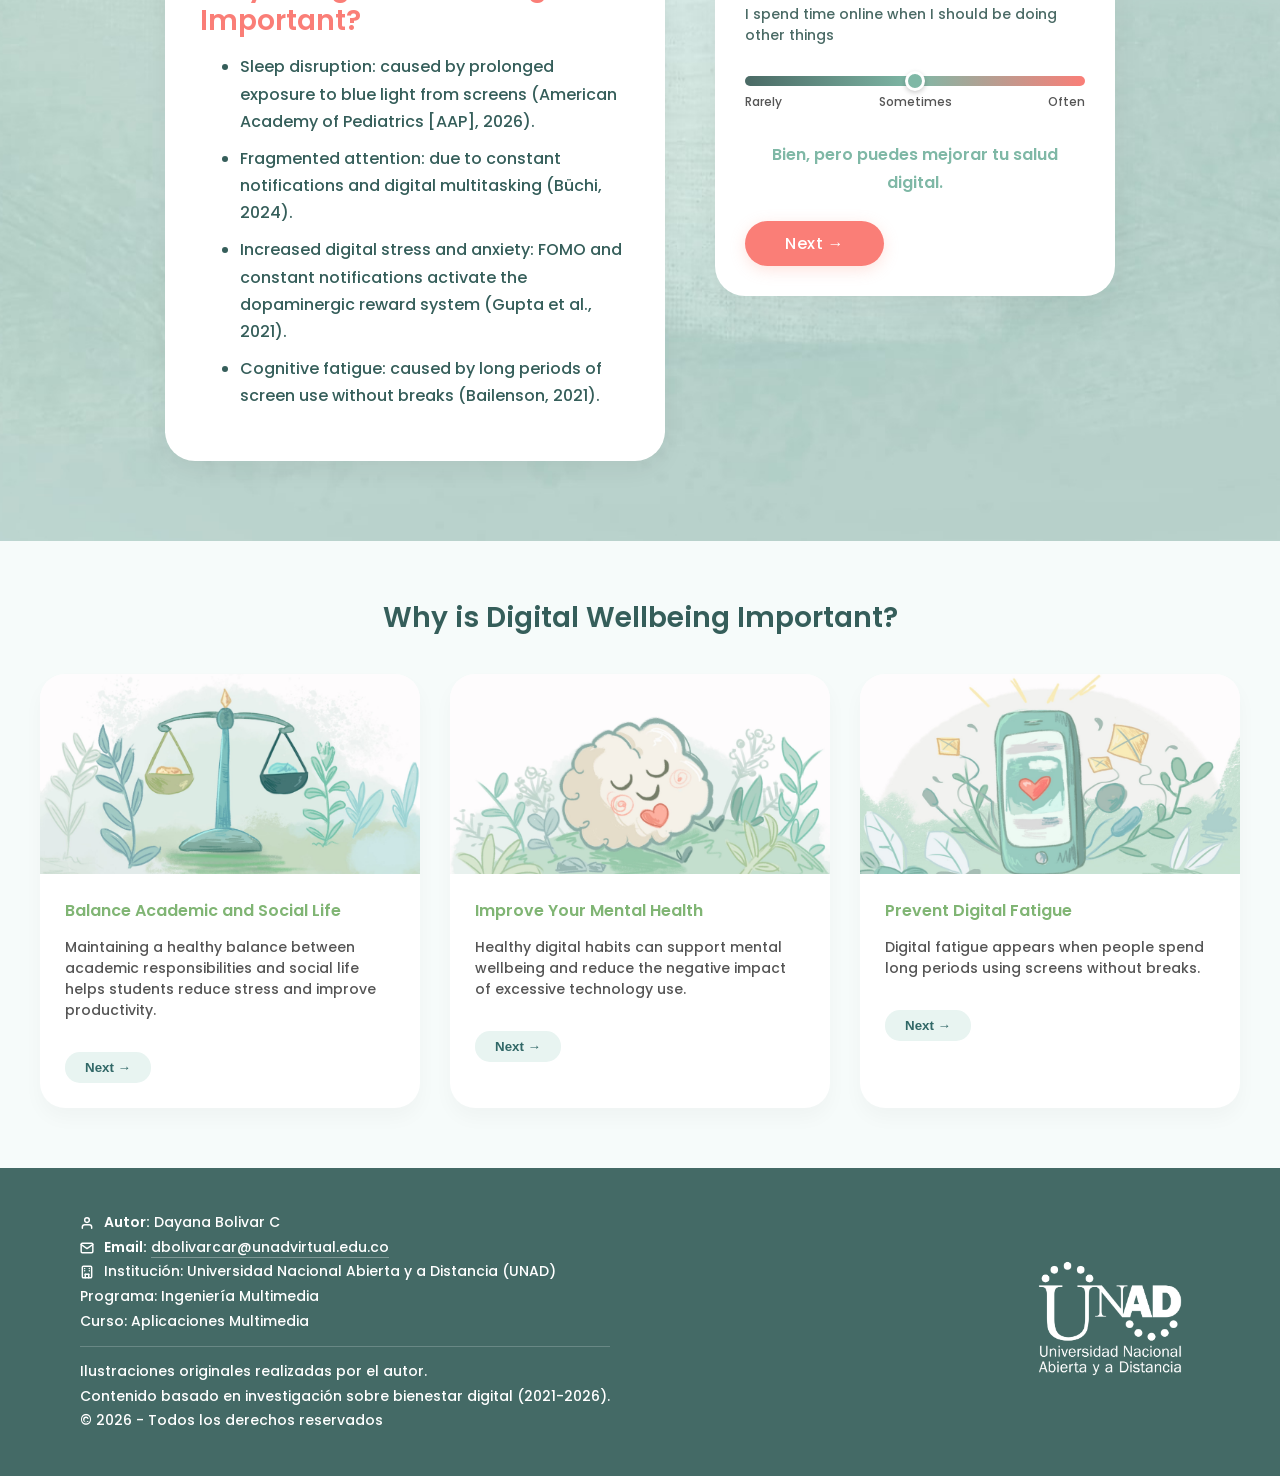
==== commit 19f70de5: "Prueba de barra de progreso 1" ====
--- a/index.html
+++ b/index.html
@@ -10,6 +10,8 @@
 
 <body>
 
+  <div id="leaves-container"></div>
+
   <header class="navbar">
     <a href="index.html" class="logo">
       <img src="Archives/icons/icono-principal.png" class="logo-icon">
@@ -26,7 +28,6 @@
       </a>
     </nav>
   </header>
-
 
   <section class="hero">
     <div class="hero-text">
@@ -58,10 +59,15 @@
           <span class="module-title" data-en="Module 1" data-es="Módulo 1">Module 1</span>
           <span class="module-progress-text" data-en="Complete it" data-es="Complétame">Complete it</span>
         </div>
-        <div class="progress-bar">
-          <div class="progress-fill"></div>
-        </div>
-      </a>
+<div class="main-progress-container" style="max-width: 500px; margin: 30px auto; text-align: center;">
+  <p style="font-weight: 700; color: #5D3A28; margin-bottom: 8px;">
+    <span data-en="Your Total Progress:" data-es="Tu Progreso Total:">Tu Progreso Total:</span> 
+    <span id="progress-text">0%</span>
+  </p>
+  <div class="progress-bar" style="width: 100%; height: 16px; background-color: #E2DDD3; border-radius: 10px; overflow: hidden;">
+    <div id="main-progress-fill" style="height: 100%; width: 0%; background-color: #76A6A7; transition: width 0.6s ease;"></div>
+  </div>
+</div>
 
       <a href="modules/module2.html" class="module-card" data-module="2">
         <img src="Archives/illustrations/grafico-celular-2.jpg" class="module-img">
@@ -283,7 +289,7 @@
         <img src="Archives/icons/Logo-unad.png" alt="Logo UNAD" class="unad-logo">
       </div>
     </div>
-  </footer>
+  </footer >
 
   <div id="accessibility-container">
     <div id="accessibility-tab">
@@ -298,7 +304,7 @@
   </div>
 
   <script src="Js/accessibility.js"></script>
-  <script src="./main.js"></script>
+  <script src="Js/leaves.js"></script><script src="./main.js"></script>
 
 </body>
 </html>
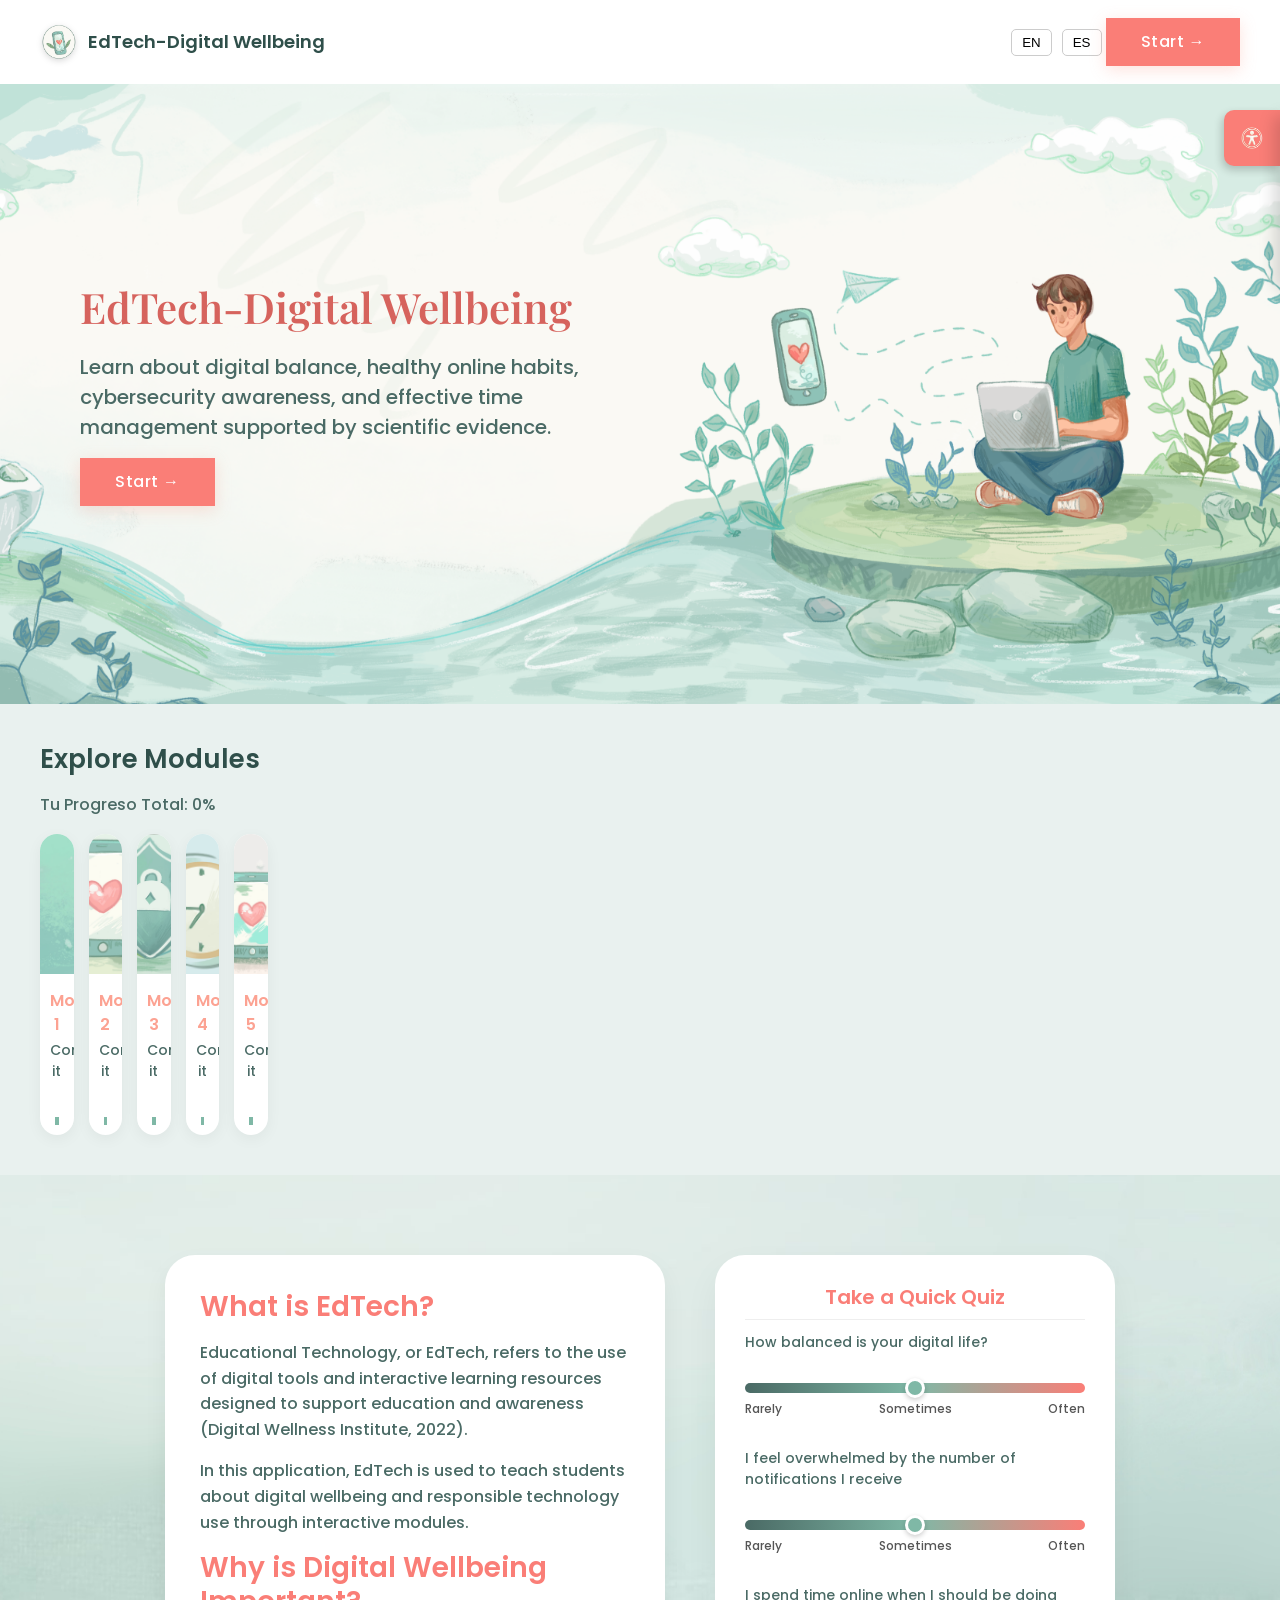
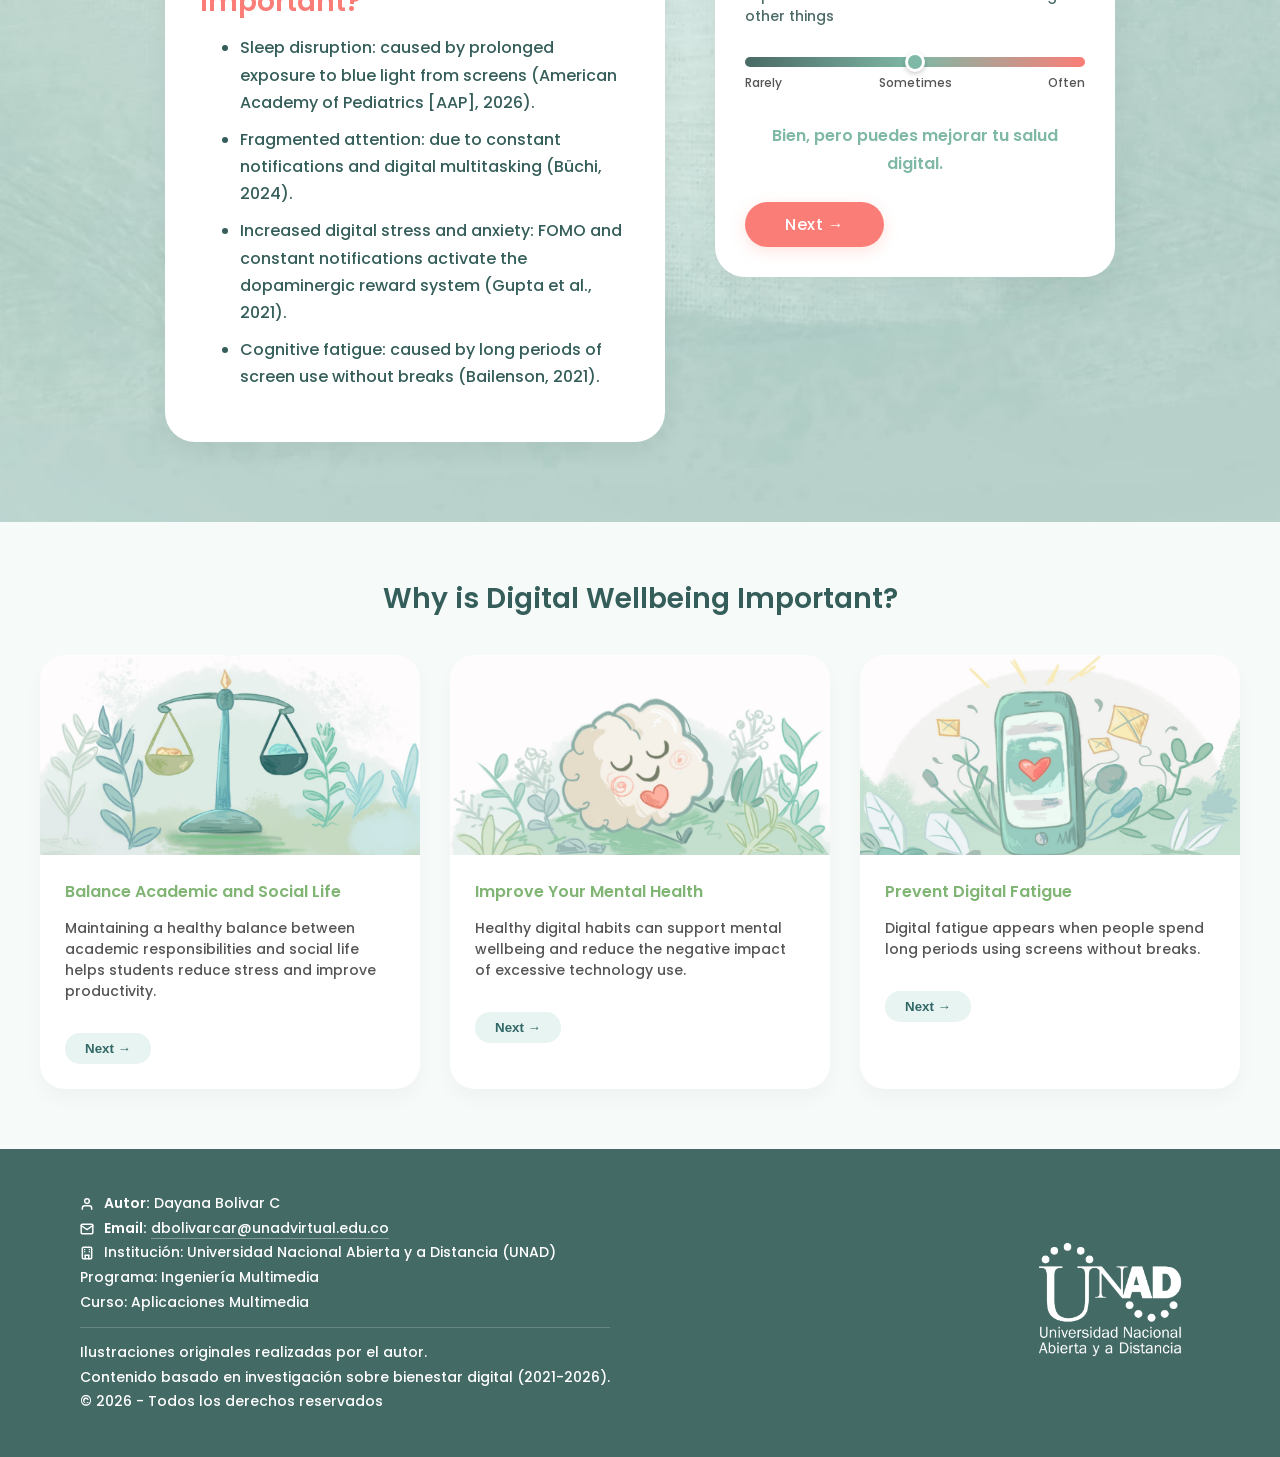
==== commit 42bf31b8: "Update index.html" ====
--- a/index.html
+++ b/index.html
@@ -51,7 +51,17 @@
     <h2 data-en="Explore Modules" data-es="Explorar Módulos">
       Explore Modules
     </h2>
-
+<div class="main-progress-container">
+  <p class="main-progress-text">
+    <span data-en="Your Total Progress:" data-es="Tu Progreso Total:">Tu Progreso Total:</span> 
+    <span id="progress-text">0%</span>
+  </p>
+  <div class="progress-bar-bg">
+    <div id="main-progress-fill"></div>
+  </div>
+</div>
+
+<div class="module-grid">
     <div class="module-grid">
       <a href="modules/module1.html" class="module-card" data-module="1">
         <img src="Archives/illustrations/fondo-4.jpg" class="module-img">
@@ -59,15 +69,10 @@
           <span class="module-title" data-en="Module 1" data-es="Módulo 1">Module 1</span>
           <span class="module-progress-text" data-en="Complete it" data-es="Complétame">Complete it</span>
         </div>
-<div class="main-progress-container" style="max-width: 500px; margin: 30px auto; text-align: center;">
-  <p style="font-weight: 700; color: #5D3A28; margin-bottom: 8px;">
-    <span data-en="Your Total Progress:" data-es="Tu Progreso Total:">Tu Progreso Total:</span> 
-    <span id="progress-text">0%</span>
-  </p>
-  <div class="progress-bar" style="width: 100%; height: 16px; background-color: #E2DDD3; border-radius: 10px; overflow: hidden;">
-    <div id="main-progress-fill" style="height: 100%; width: 0%; background-color: #76A6A7; transition: width 0.6s ease;"></div>
-  </div>
-</div>
+        <div class="progress-bar">
+          <div class="progress-fill"></div>
+        </div>
+      </a>
 
       <a href="modules/module2.html" class="module-card" data-module="2">
         <img src="Archives/illustrations/grafico-celular-2.jpg" class="module-img">
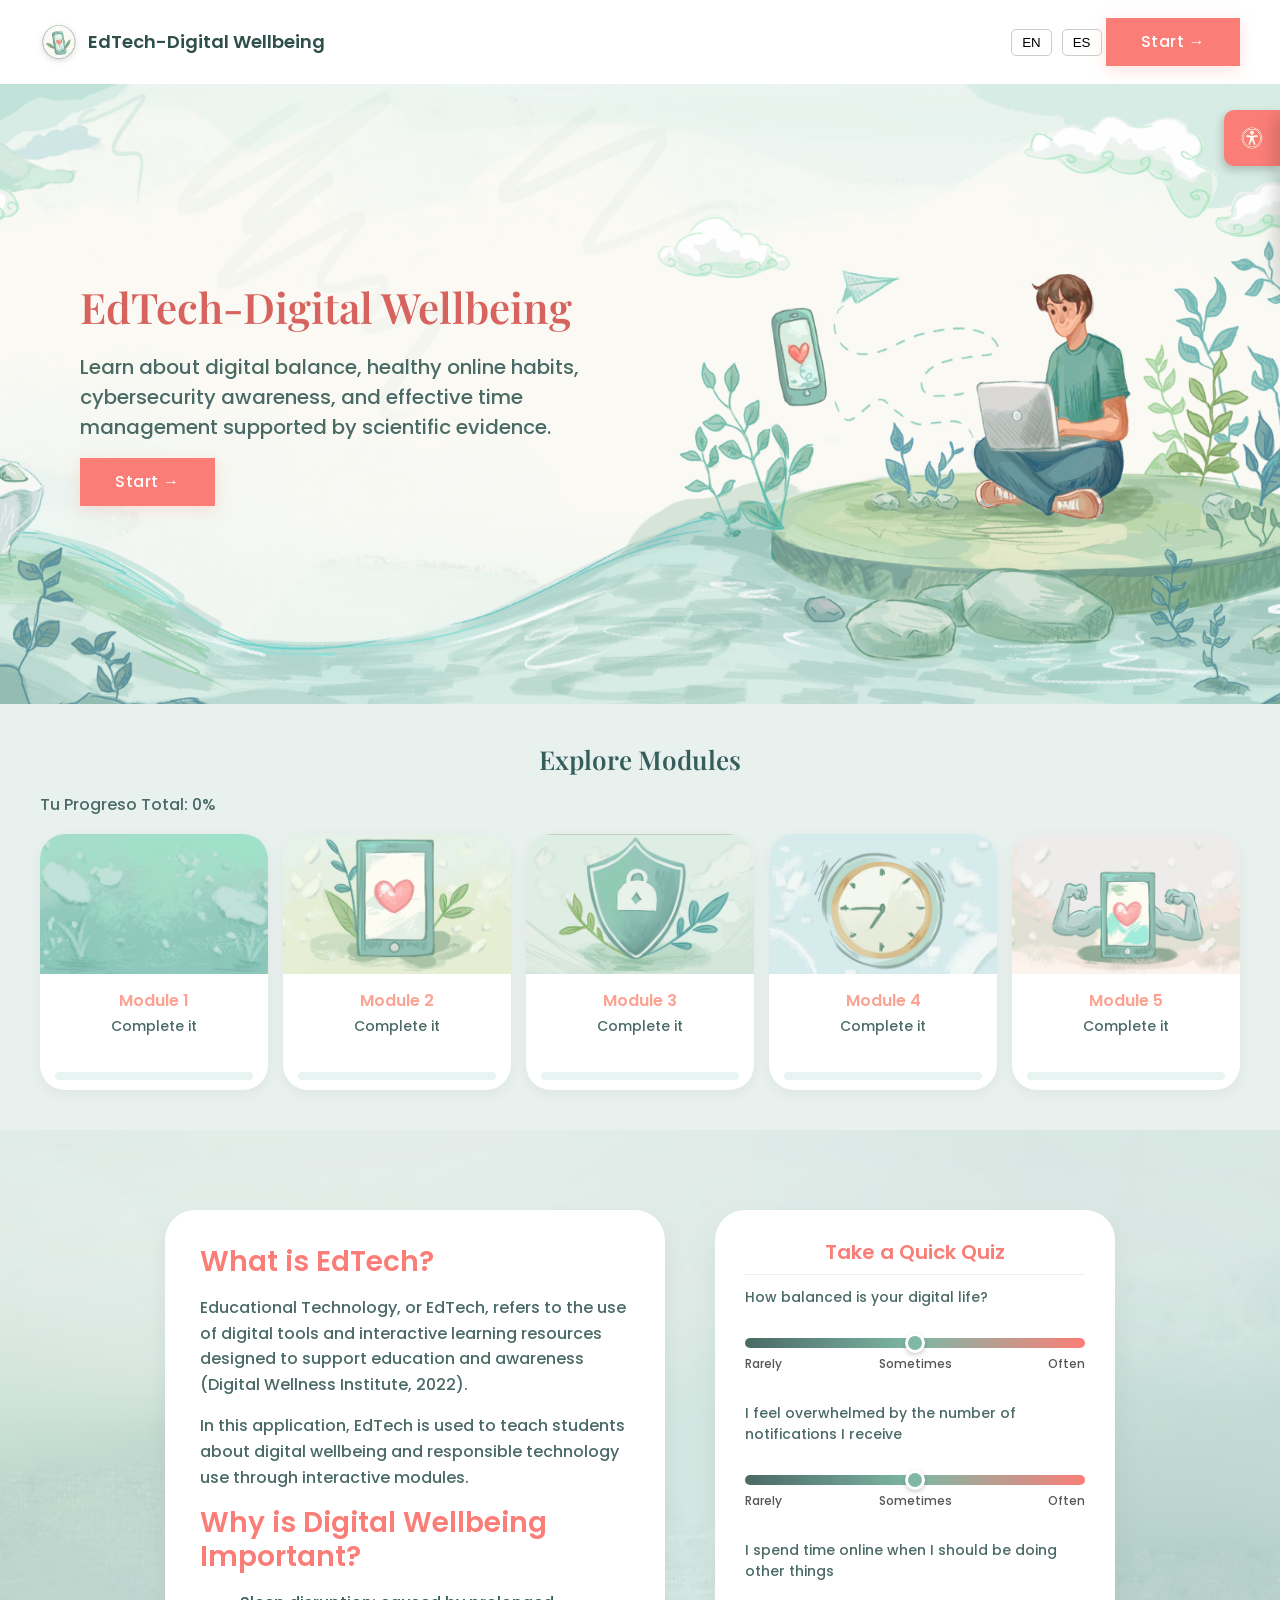
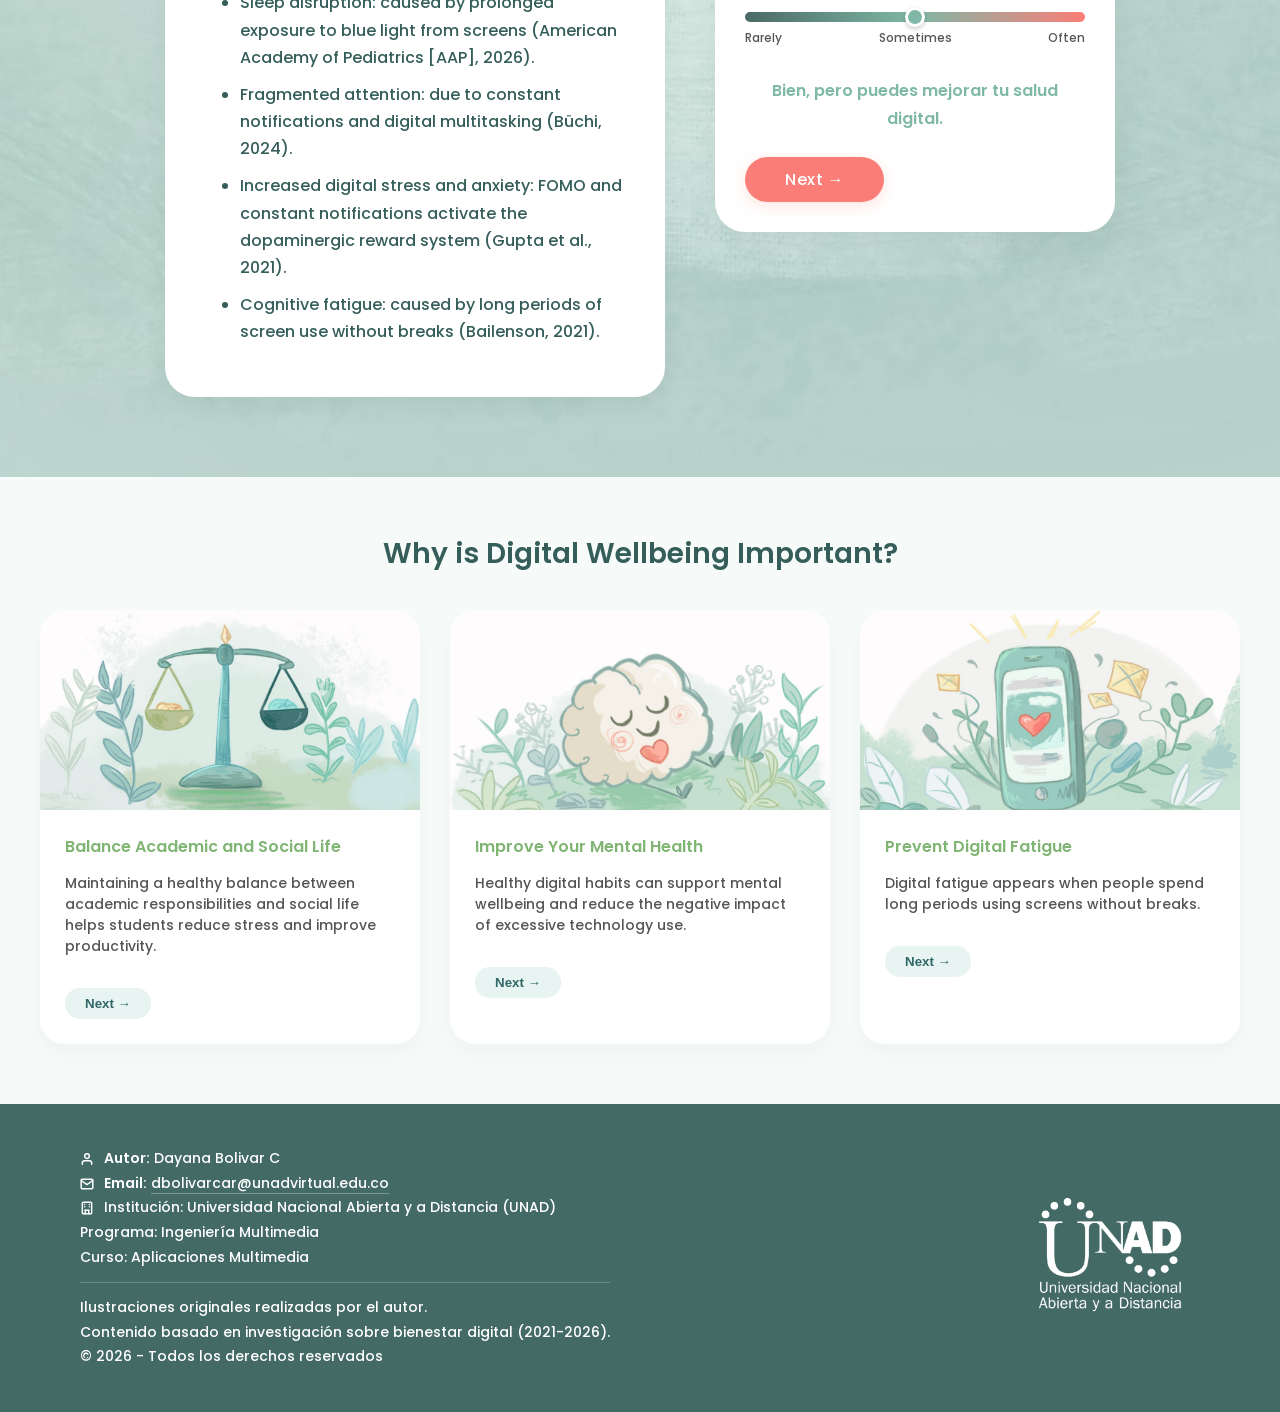
==== commit 78bb2949: "remplazo del proceso barra inicio" ====
--- a/index.html
+++ b/index.html
@@ -47,78 +47,80 @@
     </div>
   </section>
 
-  <section class="modules">
-    <h2 data-en="Explore Modules" data-es="Explorar Módulos">
-      Explore Modules
-    </h2>
-<div class="main-progress-container">
-  <p class="main-progress-text">
-    <span data-en="Your Total Progress:" data-es="Tu Progreso Total:">Tu Progreso Total:</span> 
-    <span id="progress-text">0%</span>
-  </p>
-  <div class="progress-bar-bg">
-    <div id="main-progress-fill"></div>
+<section class="modules">
+  <h2 data-en="Explore Modules" data-es="Explorar Módulos" style="text-align: center; margin-bottom: 5px; font-family: 'Playfair Display', serif; font-size: var(--fs-subtitle); color: #355e5a;">
+    Explore Modules
+  </h2>
+  
+  <div class="main-progress-container">
+    <p class="main-progress-text">
+      <span data-en="Your Total Progress:" data-es="Tu Progreso Total:">Tu Progreso Total:</span> 
+      <span id="progress-text">0%</span>
+    </p>
+    <div class="main-progress-bar-bg">
+      <div id="main-progress-fill" class="progress-fill"></div>
+    </div>
   </div>
-</div>
-
-<div class="module-grid">
-    <div class="module-grid">
-      <a href="modules/module1.html" class="module-card" data-module="1">
-        <img src="Archives/illustrations/fondo-4.jpg" class="module-img">
-        <div class="module-card-content">
-          <span class="module-title" data-en="Module 1" data-es="Módulo 1">Module 1</span>
-          <span class="module-progress-text" data-en="Complete it" data-es="Complétame">Complete it</span>
-        </div>
-        <div class="progress-bar">
-          <div class="progress-fill"></div>
-        </div>
-      </a>
-
-      <a href="modules/module2.html" class="module-card" data-module="2">
-        <img src="Archives/illustrations/grafico-celular-2.jpg" class="module-img">
-        <div class="module-card-content">
-          <span class="module-title" data-en="Module 2" data-es="Módulo 2">Module 2</span>
-          <span class="module-progress-text" data-en="Complete it" data-es="Complétame">Complete it</span>
-        </div>
-        <div class="progress-bar">
-          <div class="progress-fill"></div>
-        </div>
-      </a>
-
-      <a href="modules/module3.html" class="module-card" data-module="3">
-        <img src="Archives/illustrations/grafico-seguridad.jpg" class="module-img">
-        <div class="module-card-content">
-          <span class="module-title" data-en="Module 3" data-es="Módulo 3">Module 3</span>
-          <span class="module-progress-text" data-en="Complete it" data-es="Complétame">Complete it</span>
-        </div>
-        <div class="progress-bar">
-          <div class="progress-fill"></div>
-        </div>
-      </a>
-
-      <a href="modules/module4.html" class="module-card" data-module="4">
-        <img src="Archives/illustrations/grafico-reloj.jpg" class="module-img">
-        <div class="module-card-content">
-          <span class="module-title" data-en="Module 4" data-es="Módulo 4">Module 4</span>
-          <span class="module-progress-text" data-en="Complete it" data-es="Complétame">Complete it</span>
-        </div>
-        <div class="progress-bar">
-          <div class="progress-fill"></div>
-        </div>
-      </a>
-
-      <a href="modules/module5.html" class="module-card" data-module="5">
-        <img src="Archives/illustrations/grafico-celular-3.jpg" class="module-img">
-        <div class="module-card-content">
-          <span class="module-title" data-en="Module 5" data-es="Módulo 5">Module 5</span>
-          <span class="module-progress-text" data-en="Complete it" data-es="Complétame">Complete it</span>
-        </div>
-        <div class="progress-bar">
-          <div class="progress-fill"></div>
-        </div>
-      </a>
-    </div>
-  </section>
+
+  <div class="module-grid">
+    
+    <a href="modules/module1.html" class="module-card" data-module="1">
+      <img src="Archives/illustrations/fondo-4.jpg" class="module-img">
+      <div class="module-card-content">
+        <span class="module-title" data-en="Module 1" data-es="Módulo 1">Module 1</span>
+        <span class="module-progress-text" data-en="Complete it" data-es="Complétame">Complete it</span>
+      </div>
+      <div class="progress-bar">
+        <div class="progress-fill-card"></div>
+      </div>
+    </a>
+
+    <a href="modules/module2.html" class="module-card" data-module="2">
+      <img src="Archives/illustrations/grafico-celular-2.jpg" class="module-img">
+      <div class="module-card-content">
+        <span class="module-title" data-en="Module 2" data-es="Módulo 2">Module 2</span>
+        <span class="module-progress-text" data-en="Complete it" data-es="Complétame">Complete it</span>
+      </div>
+      <div class="progress-bar">
+        <div class="progress-fill-card"></div>
+      </div>
+    </a>
+
+    <a href="modules/module3.html" class="module-card" data-module="3">
+      <img src="Archives/illustrations/grafico-seguridad.jpg" class="module-img">
+      <div class="module-card-content">
+        <span class="module-title" data-en="Module 3" data-es="Módulo 3">Module 3</span>
+        <span class="module-progress-text" data-en="Complete it" data-es="Complétame">Complete it</span>
+      </div>
+      <div class="progress-bar">
+        <div class="progress-fill-card"></div>
+      </div>
+    </a>
+
+    <a href="modules/module4.html" class="module-card" data-module="4">
+      <img src="Archives/illustrations/grafico-reloj.jpg" class="module-img">
+      <div class="module-card-content">
+        <span class="module-title" data-en="Module 4" data-es="Módulo 4">Module 4</span>
+        <span class="module-progress-text" data-en="Complete it" data-es="Complétame">Complete it</span>
+      </div>
+      <div class="progress-bar">
+        <div class="progress-fill-card"></div>
+      </div>
+    </a>
+
+    <a href="modules/module5.html" class="module-card" data-module="5">
+      <img src="Archives/illustrations/grafico-celular-3.jpg" class="module-img">
+      <div class="module-card-content">
+        <span class="module-title" data-en="Module 5" data-es="Módulo 5">Module 5</span>
+        <span class="module-progress-text" data-en="Complete it" data-es="Complétame">Complete it</span>
+      </div>
+      <div class="progress-bar">
+        <div class="progress-fill-card"></div>
+      </div>
+    </a>
+
+  </div>
+</section>
 
   <div class="info-background">
     <section class="content">
